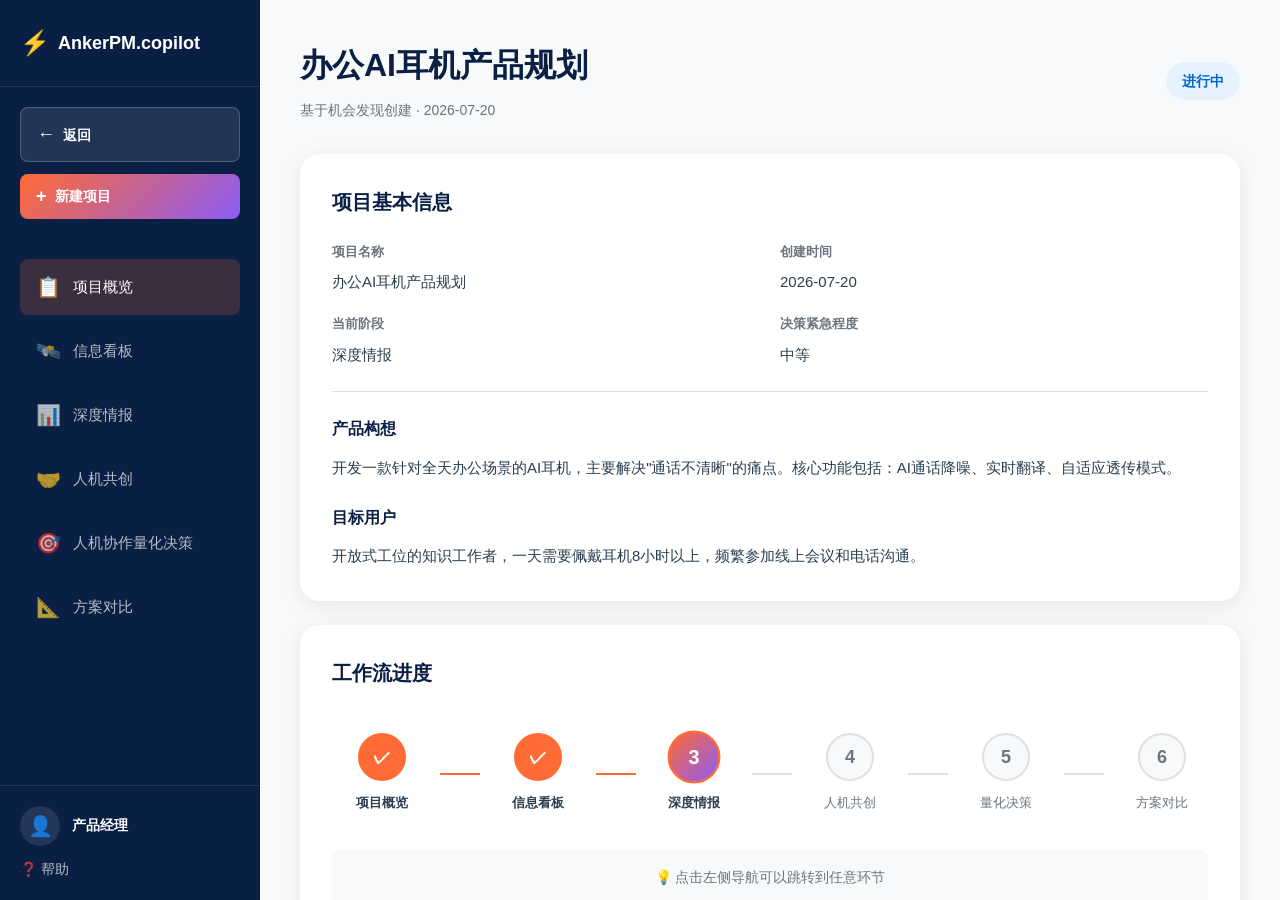
==== project-detail.html @ 06da0d98 "feat: 更新首页内容并添加项目详情页面 - 🎨 更新首页：修改主要功能介绍，添加技术实现方案表格 - ✨ 新增项目详情页面：包含项目概览和6个工作流页面框架 - 🔧 修复跳转功能：新建项目、机会发" ====
<!DOCTYPE html>
<html lang="zh-CN">
<head>
    <meta charset="UTF-8">
    <meta name="viewport" content="width=device-width, initial-scale=1.0">
    <title>项目详情 - AnkerPM.copilot</title>
    <link rel="stylesheet" href="css/style.css">
    <link rel="stylesheet" href="css/workspace.css">
    <link rel="stylesheet" href="css/project.css">
</head>
<body>
    <div class="workspace-container">
        <!-- 左侧边栏 -->
        <aside class="sidebar">
            <div class="sidebar-header">
                <a href="index.html" class="sidebar-logo">
                    <span class="logo-icon">⚡</span>
                    <span class="logo-text">AnkerPM.copilot</span>
                </a>
            </div>
            
            <div class="sidebar-actions">
                <a href="workspace.html" class="sidebar-btn back-btn">
                    <span class="btn-icon">←</span>
                    <span>返回</span>
                </a>
                <button class="sidebar-btn new-project-btn" onclick="alert('新建项目功能')">
                    <span class="btn-icon">+</span>
                    <span>新建项目</span>
                </button>
            </div>

            <nav class="sidebar-nav">
                <a href="#overview" class="nav-item active" data-page="overview">
                    <span class="nav-icon">📋</span>
                    <span class="nav-text">项目概览</span>
                </a>
                <a href="#dashboard" class="nav-item" data-page="dashboard">
                    <span class="nav-icon">🛰️</span>
                    <span class="nav-text">信息看板</span>
                </a>
                <a href="#insight" class="nav-item" data-page="insight">
                    <span class="nav-icon">📊</span>
                    <span class="nav-text">深度情报</span>
                </a>
                <a href="#cocreation" class="nav-item" data-page="cocreation">
                    <span class="nav-icon">🤝</span>
                    <span class="nav-text">人机共创</span>
                </a>
                <a href="#decision" class="nav-item" data-page="decision">
                    <span class="nav-icon">🎯</span>
                    <span class="nav-text">人机协作量化决策</span>
                </a>
                <a href="#proposal" class="nav-item" data-page="proposal">
                    <span class="nav-icon">📐</span>
                    <span class="nav-text">方案对比</span>
                </a>
            </nav>

            <div class="sidebar-footer">
                <div class="user-info">
                    <div class="user-avatar">👤</div>
                    <div class="user-name">产品经理</div>
                </div>
                <a href="#help" class="help-link">❓ 帮助</a>
            </div>
        </aside>

        <!-- 主内容区 -->
        <main class="main-content">
            <!-- 项目概览页面 -->
            <div id="overview-page" class="page active">
                <div class="page-header">
                    <div>
                        <h1 class="page-title">办公AI耳机产品规划</h1>
                        <p class="page-subtitle">基于机会发现创建 · 2026-07-20</p>
                    </div>
                    <div class="status-badge active-badge">进行中</div>
                </div>

                <!-- 项目基本信息 -->
                <div class="info-card">
                    <h3 class="card-title">项目基本信息</h3>
                    <div class="info-grid">
                        <div class="info-item">
                            <span class="info-label">项目名称</span>
                            <span class="info-value">办公AI耳机产品规划</span>
                        </div>
                        <div class="info-item">
                            <span class="info-label">创建时间</span>
                            <span class="info-value">2026-07-20</span>
                        </div>
                        <div class="info-item">
                            <span class="info-label">当前阶段</span>
                            <span class="info-value">深度情报</span>
                        </div>
                        <div class="info-item">
                            <span class="info-label">决策紧急程度</span>
                            <span class="info-value">中等</span>
                        </div>
                    </div>
                    
                    <div class="info-section">
                        <h4>产品构想</h4>
                        <p>开发一款针对全天办公场景的AI耳机，主要解决"通话不清晰"的痛点。核心功能包括：AI通话降噪、实时翻译、自适应透传模式。</p>
                    </div>

                    <div class="info-section">
                        <h4>目标用户</h4>
                        <p>开放式工位的知识工作者，一天需要佩戴耳机8小时以上，频繁参加线上会议和电话沟通。</p>
                    </div>
                </div>

                <!-- 工作流进度 -->
                <div class="workflow-progress-card">
                    <h3 class="card-title">工作流进度</h3>
                    <div class="progress-steps">
                        <div class="progress-step completed">
                            <div class="step-circle">✓</div>
                            <div class="step-label">项目概览</div>
                        </div>
                        <div class="progress-line completed"></div>
                        <div class="progress-step completed">
                            <div class="step-circle">✓</div>
                            <div class="step-label">信息看板</div>
                        </div>
                        <div class="progress-line completed"></div>
                        <div class="progress-step active">
                            <div class="step-circle">3</div>
                            <div class="step-label">深度情报</div>
                        </div>
                        <div class="progress-line"></div>
                        <div class="progress-step">
                            <div class="step-circle">4</div>
                            <div class="step-label">人机共创</div>
                        </div>
                        <div class="progress-line"></div>
                        <div class="progress-step">
                            <div class="step-circle">5</div>
                            <div class="step-label">量化决策</div>
                        </div>
                        <div class="progress-line"></div>
                        <div class="progress-step">
                            <div class="step-circle">6</div>
                            <div class="step-label">方案对比</div>
                        </div>
                    </div>
                    <p class="progress-tip">💡 点击左侧导航可以跳转到任意环节</p>
                </div>

                <!-- 快速操作 -->
                <div class="quick-actions">
                    <h3 class="card-title">快速操作</h3>
                    <div class="action-buttons">
                        <button class="action-btn" onclick="switchPage('dashboard')">
                            <span class="action-icon">🛰️</span>
                            <span>查看信息看板</span>
                        </button>
                        <button class="action-btn" onclick="switchPage('insight')">
                            <span class="action-icon">📊</span>
                            <span>查看深度情报</span>
                        </button>
                        <button class="action-btn" onclick="switchPage('decision')">
                            <span class="action-icon">🎯</span>
                            <span>开始量化决策</span>
                        </button>
                        <button class="action-btn" onclick="switchPage('proposal')">
                            <span class="action-icon">📐</span>
                            <span>生成方案对比</span>
                        </button>
                    </div>
                </div>
            </div>

            <!-- 其他页面（信息看板、深度情报等）-->
            <div id="dashboard-page" class="page">
                <div class="page-header">
                    <h1 class="page-title">信息看板</h1>
                </div>
                <div class="placeholder-content">
                    <div class="placeholder-icon">🛰️</div>
                    <h3>信息看板功能开发中</h3>
                    <p>完整版将展示数据采集进度、AI初步分析和机会发现</p>
                </div>
            </div>

            <div id="insight-page" class="page">
                <div class="page-header">
                    <h1 class="page-title">深度情报</h1>
                </div>
                <div class="placeholder-content">
                    <div class="placeholder-icon">📊</div>
                    <h3>深度情报功能开发中</h3>
                    <p>完整版将展示VOC分析、技术资产盘点和竞品功能矩阵</p>
                </div>
            </div>

            <div id="cocreation-page" class="page">
                <div class="page-header">
                    <h1 class="page-title">人机共创</h1>
                </div>
                <div class="placeholder-content">
                    <div class="placeholder-icon">🤝</div>
                    <h3>人机共创功能开发中</h3>
                    <p>完整版将提供需求澄清、红队压测、用户替身访谈和专家评审</p>
                </div>
            </div>

            <div id="decision-page" class="page">
                <div class="page-header">
                    <h1 class="page-title">人机协作量化决策</h1>
                </div>
                <div class="placeholder-content">
                    <div class="placeholder-icon">🎯</div>
                    <h3>量化决策功能开发中</h3>
                    <p>完整版将提供五维评分、权重调整和融合分析</p>
                </div>
            </div>

            <div id="proposal-page" class="page">
                <div class="page-header">
                    <h1 class="page-title">方案对比</h1>
                </div>
                <div class="placeholder-content">
                    <div class="placeholder-icon">📐</div>
                    <h3>方案对比功能开发中</h3>
                    <p>完整版将生成三套方案并提供对比分析和文档输出</p>
                </div>
            </div>
        </main>
    </div>

    <script src="js/main.js"></script>
    <script src="js/project.js"></script>
</body>
</html>
---- css/style.css ----
/* ============================================
   AnkerPM.copilot - 主样式文件
   ============================================ */

/* 基础变量 */
:root {
    --primary-color: #FF6B35;
    --secondary-color: #8B5CF6;
    --dark-color: #0A1F44;
    --text-dark: #2c3e50;
    --text-light: #6c757d;
    --bg-light: #f8f9fa;
    --bg-white: #ffffff;
    --border-color: #e0e0e0;
    --shadow: 0 4px 20px rgba(0, 0, 0, 0.08);
    --shadow-hover: 0 8px 30px rgba(0, 0, 0, 0.12);
    --gradient-primary: linear-gradient(135deg, #FF6B35 0%, #8B5CF6 100%);
    --gradient-dark: linear-gradient(135deg, #0A1F44 0%, #1B6EF3 100%);
    --radius: 12px;
    --radius-lg: 20px;
}

/* 重置样式 */
* {
    margin: 0;
    padding: 0;
    box-sizing: border-box;
}

body {
    font-family: -apple-system, BlinkMacSystemFont, 'Segoe UI', 'PingFang SC', 'Hiragino Sans GB', 'Microsoft YaHei', sans-serif;
    line-height: 1.6;
    color: var(--text-dark);
    background: var(--bg-white);
}

.container {
    max-width: 1200px;
    margin: 0 auto;
    padding: 0 24px;
}

/* 导航栏 */
.navbar {
    position: fixed;
    top: 0;
    left: 0;
    right: 0;
    background: rgba(255, 255, 255, 0.95);
    backdrop-filter: blur(10px);
    border-bottom: 1px solid var(--border-color);
    z-index: 1000;
    padding: 16px 0;
}

.nav-container {
    max-width: 1200px;
    margin: 0 auto;
    padding: 0 24px;
    display: flex;
    align-items: center;
    justify-content: space-between;
}

.nav-logo {
    display: flex;
    align-items: center;
    gap: 8px;
    font-size: 20px;
    font-weight: 700;
    color: var(--dark-color);
}

.logo-icon {
    font-size: 24px;
}

.nav-menu {
    display: flex;
    gap: 32px;
}

.nav-link {
    color: var(--text-light);
    text-decoration: none;
    font-size: 15px;
    transition: color 0.3s;
}

.nav-link:hover {
    color: var(--primary-color);
}

/* 按钮样式 */
.btn-primary {
    padding: 10px 24px;
    background: var(--gradient-primary);
    color: white;
    border: none;
    border-radius: var(--radius);
    font-size: 15px;
    font-weight: 600;
    text-decoration: none;
    cursor: pointer;
    transition: transform 0.3s, box-shadow 0.3s;
    display: inline-block;
}

.btn-primary:hover {
    transform: translateY(-2px);
    box-shadow: 0 8px 20px rgba(255, 107, 53, 0.3);
}

.btn-hero {
    padding: 16px 40px;
    background: var(--gradient-primary);
    color: white;
    border: none;
    border-radius: var(--radius);
    font-size: 18px;
    font-weight: 600;
    text-decoration: none;
    cursor: pointer;
    transition: transform 0.3s, box-shadow 0.3s;
    display: inline-block;
}

.btn-hero:hover {
    transform: translateY(-3px);
    box-shadow: 0 12px 30px rgba(255, 107, 53, 0.4);
}

.btn-secondary {
    padding: 16px 40px;
    background: transparent;
    color: var(--dark-color);
    border: 2px solid var(--dark-color);
    border-radius: var(--radius);
    font-size: 18px;
    font-weight: 600;
    text-decoration: none;
    cursor: pointer;
    transition: all 0.3s;
    display: inline-block;
}

.btn-secondary:hover {
    background: var(--dark-color);
    color: white;
}

/* Hero 区域 */
.hero {
    padding: 160px 0 120px;
    background: var(--gradient-dark);
    color: white;
    margin-top: 72px;
}

.hero-content {
    text-align: center;
    max-width: 800px;
    margin: 0 auto;
}

.hero-badge {
    display: inline-block;
    padding: 8px 20px;
    background: rgba(255, 255, 255, 0.15);
    border: 1px solid rgba(255, 255, 255, 0.3);
    border-radius: 50px;
    font-size: 14px;
    margin-bottom: 24px;
    letter-spacing: 0.5px;
}

.hero-title {
    font-size: 56px;
    font-weight: 800;
    line-height: 1.2;
    margin-bottom: 24px;
    background: linear-gradient(to right, #ffffff, #e0e7ff);
    -webkit-background-clip: text;
    -webkit-text-fill-color: transparent;
    background-clip: text;
}

.hero-subtitle {
    font-size: 20px;
    line-height: 1.8;
    color: #cfe0ff;
    margin-bottom: 40px;
}

.hero-cta {
    display: flex;
    gap: 20px;
    justify-content: center;
}

/* 功能区域 */
.features {
    padding: 100px 0;
    background: var(--bg-white);
}

.section-title {
    text-align: center;
    font-size: 40px;
    font-weight: 700;
    color: var(--dark-color);
    margin-bottom: 60px;
}

.features-grid {
    display: grid;
    grid-template-columns: repeat(3, 1fr);
    gap: 32px;
}

.feature-card {
    background: white;
    padding: 40px 32px;
    border-radius: var(--radius-lg);
    border: 2px solid var(--border-color);
    transition: all 0.3s;
}

.feature-card:hover {
    transform: translateY(-8px);
    box-shadow: var(--shadow-hover);
    border-color: var(--primary-color);
}

.feature-icon {
    font-size: 48px;
    margin-bottom: 20px;
}

.feature-title {
    font-size: 22px;
    font-weight: 700;
    color: var(--dark-color);
    margin-bottom: 12px;
}

.feature-desc {
    font-size: 16px;
    color: var(--text-light);
    line-height: 1.8;
}

/* 技术方案区域 */
.tech-section {
    padding: 100px 0;
    background: var(--bg-light);
}

.workflow {
    display: flex;
    flex-direction: column;
    gap: 32px;
}

.workflow-loop {
    background: white;
    border-radius: var(--radius-lg);
    padding: 32px;
    box-shadow: var(--shadow);
}

.outer-loop {
    border-left: 4px solid #1B6EF3;
}

.inner-loop {
    border-left: 4px solid #FFB020;
}

.loop-header {
    margin-bottom: 24px;
}

.loop-badge {
    display: inline-block;
    padding: 4px 12px;
    background: #1B6EF3;
    color: white;
    border-radius: 50px;
    font-size: 12px;
    font-weight: 700;
    margin-bottom: 12px;
}

.loop-badge.amber {
    background: #FFB020;
}

.loop-header h3 {
    font-size: 20px;
    color: var(--dark-color);
}

.workflow-steps {
    display: flex;
    align-items: center;
    gap: 16px;
    flex-wrap: wrap;
}

.step {
    flex: 1;
    min-width: 180px;
    background: var(--bg-light);
    padding: 20px;
    border-radius: var(--radius);
}

.step-number {
    display: inline-block;
    padding: 4px 10px;
    background: var(--gradient-primary);
    color: white;
    border-radius: 6px;
    font-size: 12px;
    font-weight: 700;
    margin-bottom: 8px;
}

.step-content h4 {
    font-size: 16px;
    color: var(--dark-color);
    margin-bottom: 4px;
}

.step-content p {
    font-size: 13px;
    color: var(--text-light);
}

.step-arrow {
    font-size: 20px;
    color: var(--text-light);
}

/* 案例区域 */
.cases-section {
    padding: 100px 0;
    background: white;
}

.case-card {
    background: var(--bg-light);
    border-radius: var(--radius-lg);
    padding: 48px;
    box-shadow: var(--shadow);
}

.case-content h3 {
    font-size: 28px;
    color: var(--dark-color);
    margin-bottom: 32px;
}

.case-stats {
    display: flex;
    gap: 48px;
    margin-bottom: 32px;
}

.stat {
    text-align: center;
}

.stat-value {
    font-size: 48px;
    font-weight: 800;
    background: var(--gradient-primary);
    -webkit-background-clip: text;
    -webkit-text-fill-color: transparent;
    background-clip: text;
}

.stat-label {
    font-size: 14px;
    color: var(--text-light);
    margin-top: 8px;
}

.case-insights h4 {
    font-size: 18px;
    color: var(--dark-color);
    margin-bottom: 16px;
}

.case-insights ul {
    list-style: none;
}

.case-insights li {
    font-size: 16px;
    color: var(--text-dark);
    padding: 12px 0;
    border-bottom: 1px solid var(--border-color);
}

.case-insights li:last-child {
    border-bottom: none;
}

.case-insights strong {
    color: var(--primary-color);
}

/* 团队区域 */
.team-section {
    padding: 100px 0;
    background: var(--bg-light);
}

.team-info {
    text-align: center;
    max-width: 700px;
    margin: 0 auto;
}

.team-desc {
    font-size: 18px;
    line-height: 1.8;
    color: var(--text-dark);
    margin-bottom: 32px;
}

.team-links {
    display: flex;
    gap: 20px;
    justify-content: center;
}

.team-link {
    display: flex;
    align-items: center;
    gap: 8px;
    padding: 12px 24px;
    background: white;
    color: var(--dark-color);
    text-decoration: none;
    border-radius: var(--radius);
    font-weight: 600;
    transition: all 0.3s;
    box-shadow: var(--shadow);
}

.team-link:hover {
    transform: translateY(-4px);
    box-shadow: var(--shadow-hover);
}

/* 页脚 */
.footer {
    padding: 40px 0;
    background: var(--dark-color);
    color: white;
    text-align: center;
}

.footer p {
    font-size: 14px;
    opacity: 0.8;
}

/* 响应式设计 */
@media (max-width: 768px) {
    .nav-menu {
        display: none;
    }
    
    .hero-title {
        font-size: 36px;
    }
    
    .hero-subtitle {
        font-size: 16px;
    }
    
    .features-grid {
        grid-template-columns: 1fr;
    }
    
    .workflow-steps {
        flex-direction: column;
    }
    
    .step-arrow {
        transform: rotate(90deg);
    }
    
    .case-stats {
        flex-direction: column;
        gap: 24px;
    }
    
    .team-links {
        flex-direction: column;
    }
}

/* 功能卡片新增样式 */
.feature-pain {
    font-size: 14px;
    color: var(--text-dark);
    line-height: 1.6;
    margin-bottom: 12px;
}

.feature-pain strong {
    color: var(--primary-color);
}

.feature-solution {
    font-size: 14px;
    color: var(--text-light);
    line-height: 1.6;
}

.feature-solution strong {
    color: var(--secondary-color);
}

/* 技术方案表格 */
.tech-table-wrapper {
    background: white;
    border-radius: var(--radius-lg);
    padding: 32px;
    box-shadow: var(--shadow);
    margin-bottom: 32px;
    overflow-x: auto;
}

.tech-table {
    width: 100%;
    border-collapse: collapse;
}

.tech-table th,
.tech-table td {
    padding: 16px;
    text-align: left;
    border-bottom: 1px solid var(--border-color);
}

.tech-table thead th {
    background: var(--bg-light);
    color: var(--dark-color);
    font-weight: 700;
    font-size: 14px;
}

.tech-table tbody td {
    font-size: 14px;
    color: var(--text-dark);
}

.tech-table tbody tr:last-child td {
    border-bottom: none;
}

.tech-table tbody tr:hover {
    background: var(--bg-light);
}

/* 技术亮点 */
.tech-highlights {
    display: grid;
    grid-template-columns: repeat(3, 1fr);
    gap: 24px;
}

.highlight-card {
    background: white;
    padding: 24px;
    border-radius: var(--radius);
    box-shadow: var(--shadow);
}

.highlight-card h4 {
    font-size: 18px;
    color: var(--dark-color);
    margin-bottom: 16px;
}

.highlight-card p {
    font-size: 14px;
    color: var(--text-dark);
    line-height: 1.6;
    margin-bottom: 8px;
}

.highlight-card p:last-child {
    margin-bottom: 0;
}

.highlight-card strong {
    color: var(--primary-color);
}

/* 功能网格调整 */
.features-grid {
    display: grid;
    grid-template-columns: repeat(2, 1fr);
    gap: 32px;
}

@media (max-width: 768px) {
    .features-grid {
        grid-template-columns: 1fr;
    }
    
    .tech-highlights {
        grid-template-columns: 1fr;
    }
}
---- css/workspace.css ----
/* ============================================
   工作台页面样式
   ============================================ */

.workspace-container {
    display: flex;
    height: 100vh;
    overflow: hidden;
}

/* 侧边栏 */
.sidebar {
    width: 260px;
    background: var(--dark-color);
    color: white;
    display: flex;
    flex-direction: column;
    height: 100vh;
    overflow-y: auto;
}

.sidebar-header {
    padding: 24px 20px;
    border-bottom: 1px solid rgba(255, 255, 255, 0.1);
}

.sidebar-logo {
    display: flex;
    align-items: center;
    gap: 8px;
    color: white;
    text-decoration: none;
    font-size: 18px;
    font-weight: 700;
}

.sidebar-actions {
    padding: 20px;
    display: flex;
    flex-direction: column;
    gap: 12px;
}

.sidebar-btn {
    padding: 12px 16px;
    background: rgba(255, 255, 255, 0.1);
    border: 1px solid rgba(255, 255, 255, 0.2);
    color: white;
    border-radius: 8px;
    font-size: 14px;
    font-weight: 600;
    cursor: pointer;
    display: flex;
    align-items: center;
    gap: 8px;
    transition: all 0.3s;
    text-decoration: none;
}

.sidebar-btn:hover {
    background: rgba(255, 255, 255, 0.15);
}

.new-project-btn {
    background: var(--gradient-primary);
    border: none;
}

.new-project-btn:hover {
    transform: translateY(-2px);
    box-shadow: 0 4px 12px rgba(255, 107, 53, 0.3);
}

.btn-icon {
    font-size: 18px;
}

.sidebar-nav {
    padding: 20px;
    flex: 1;
}

.nav-item {
    display: flex;
    align-items: center;
    gap: 12px;
    padding: 12px 16px;
    color: rgba(255, 255, 255, 0.7);
    text-decoration: none;
    border-radius: 8px;
    margin-bottom: 8px;
    transition: all 0.3s;
}

.nav-item:hover {
    background: rgba(255, 255, 255, 0.1);
    color: white;
}

.nav-item.active {
    background: rgba(255, 107, 53, 0.2);
    color: white;
}

.nav-icon {
    font-size: 20px;
}

.nav-text {
    font-size: 15px;
    font-weight: 500;
}

.sidebar-filter {
    padding: 20px;
    border-top: 1px solid rgba(255, 255, 255, 0.1);
}

.filter-title {
    font-size: 13px;
    color: rgba(255, 255, 255, 0.6);
    margin-bottom: 12px;
    font-weight: 600;
}

.filter-item {
    padding: 8px 12px;
    color: rgba(255, 255, 255, 0.7);
    font-size: 14px;
    display: flex;
    justify-content: space-between;
    align-items: center;
    margin-bottom: 4px;
    cursor: pointer;
    border-radius: 6px;
    transition: all 0.3s;
}

.filter-item:hover {
    background: rgba(255, 255, 255, 0.1);
    color: white;
}

.badge {
    background: rgba(255, 255, 255, 0.2);
    padding: 2px 8px;
    border-radius: 10px;
    font-size: 12px;
}

.sidebar-footer {
    padding: 20px;
    border-top: 1px solid rgba(255, 255, 255, 0.1);
}

.user-info {
    display: flex;
    align-items: center;
    gap: 12px;
    margin-bottom: 12px;
}

.user-avatar {
    width: 40px;
    height: 40px;
    background: rgba(255, 255, 255, 0.1);
    border-radius: 50%;
    display: flex;
    align-items: center;
    justify-content: center;
    font-size: 20px;
}

.user-name {
    font-size: 14px;
    font-weight: 600;
}

.help-link {
    color: rgba(255, 255, 255, 0.7);
    text-decoration: none;
    font-size: 14px;
    display: flex;
    align-items: center;
    gap: 6px;
}

.help-link:hover {
    color: white;
}

/* 主内容区 */
.main-content {
    flex: 1;
    overflow-y: auto;
    background: var(--bg-light);
    padding: 40px;
}

.page {
    display: none;
}

.page.active {
    display: block;
}

.page-header {
    display: flex;
    justify-content: space-between;
    align-items: center;
    margin-bottom: 32px;
}

.page-title {
    font-size: 32px;
    font-weight: 700;
    color: var(--dark-color);
}

.page-actions {
    display: flex;
    gap: 12px;
}

.btn-icon-text {
    padding: 10px 20px;
    background: white;
    border: 1px solid var(--border-color);
    border-radius: 8px;
    font-size: 14px;
    cursor: pointer;
    display: flex;
    align-items: center;
    gap: 6px;
    transition: all 0.3s;
}

.btn-icon-text:hover {
    border-color: var(--primary-color);
    color: var(--primary-color);
}

.info-banner {
    background: #e6f3ff;
    border: 1px solid #b3d9ff;
    border-radius: 8px;
    padding: 16px 20px;
    margin-bottom: 32px;
    color: #0066cc;
    font-size: 15px;
}

/* 机会列表 */
.opportunities-list {
    display: flex;
    flex-direction: column;
    gap: 24px;
}

.opportunity-card {
    background: white;
    border-radius: var(--radius-lg);
    padding: 32px;
    box-shadow: var(--shadow);
    transition: all 0.3s;
}

.opportunity-card:hover {
    box-shadow: var(--shadow-hover);
}

.card-header {
    display: flex;
    align-items: center;
    gap: 16px;
    margin-bottom: 16px;
}

.rank-badge {
    font-size: 32px;
}

.card-title {
    flex: 1;
    font-size: 24px;
    font-weight: 700;
    color: var(--dark-color);
}

.score-badge {
    padding: 8px 16px;
    background: var(--gradient-primary);
    color: white;
    border-radius: 8px;
    font-size: 18px;
    font-weight: 700;
}

.card-desc {
    font-size: 16px;
    color: var(--text-dark);
    margin-bottom: 20px;
    line-height: 1.6;
}

.card-insights {
    background: var(--bg-light);
    border-radius: 8px;
    padding: 20px;
    margin-bottom: 20px;
}

.insight-title {
    font-size: 15px;
    font-weight: 600;
    color: var(--dark-color);
    margin-bottom: 12px;
}

.insight-list {
    list-style: none;
}

.insight-list li {
    padding: 8px 0;
    color: var(--text-dark);
    font-size: 14px;
    line-height: 1.6;
    border-bottom: 1px solid var(--border-color);
}

.insight-list li:last-child {
    border-bottom: none;
}

.card-scores {
    display: flex;
    gap: 24px;
    margin-bottom: 24px;
    padding: 16px 0;
    border-top: 1px solid var(--border-color);
    border-bottom: 1px solid var(--border-color);
}

.score-item {
    font-size: 14px;
    color: var(--text-light);
}

.score-item strong {
    color: var(--primary-color);
    font-weight: 700;
}

.card-actions {
    display: flex;
    gap: 12px;
}

.btn-secondary-small {
    padding: 10px 20px;
    background: transparent;
    border: 2px solid var(--dark-color);
    color: var(--dark-color);
    border-radius: 8px;
    font-size: 14px;
    font-weight: 600;
    cursor: pointer;
    transition: all 0.3s;
}

.btn-secondary-small:hover {
    background: var(--dark-color);
    color: white;
}

.btn-primary-small {
    padding: 10px 20px;
    background: var(--gradient-primary);
    border: none;
    color: white;
    border-radius: 8px;
    font-size: 14px;
    font-weight: 600;
    cursor: pointer;
    transition: all 0.3s;
}

.btn-primary-small:hover {
    transform: translateY(-2px);
    box-shadow: 0 4px 12px rgba(255, 107, 53, 0.3);
}

/* 项目列表 */
.projects-grid {
    display: grid;
    grid-template-columns: repeat(auto-fill, minmax(350px, 1fr));
    gap: 24px;
}

.project-card {
    background: white;
    border-radius: var(--radius-lg);
    padding: 24px;
    box-shadow: var(--shadow);
    cursor: pointer;
    transition: all 0.3s;
    position: relative;
}

.project-card:hover {
    transform: translateY(-4px);
    box-shadow: var(--shadow-hover);
}

.project-status {
    position: absolute;
    top: 20px;
    right: 20px;
    padding: 4px 12px;
    background: #e6f3ff;
    color: #0066cc;
    border-radius: 12px;
    font-size: 12px;
    font-weight: 600;
}

.project-title {
    font-size: 20px;
    font-weight: 700;
    color: var(--dark-color);
    margin-bottom: 12px;
}

.project-desc {
    font-size: 14px;
    color: var(--text-light);
    line-height: 1.6;
    margin-bottom: 20px;
}

.project-meta {
    display: flex;
    gap: 24px;
    margin-bottom: 16px;
    padding-bottom: 16px;
    border-bottom: 1px solid var(--border-color);
}

.meta-item {
    display: flex;
    flex-direction: column;
    gap: 4px;
}

.meta-label {
    font-size: 12px;
    color: var(--text-light);
}

.meta-value {
    font-size: 14px;
    color: var(--text-dark);
    font-weight: 600;
}

.project-progress {
    display: flex;
    align-items: center;
    gap: 12px;
}

.progress-bar {
    flex: 1;
    height: 8px;
    background: var(--bg-light);
    border-radius: 4px;
    overflow: hidden;
}

.progress-fill {
    height: 100%;
    background: var(--gradient-primary);
    border-radius: 4px;
    transition: width 0.3s;
}

.progress-text {
    font-size: 12px;
    color: var(--text-light);
    font-weight: 600;
}

.empty-state {
    display: flex;
    flex-direction: column;
    align-items: center;
    justify-content: center;
    min-height: 200px;
    border: 2px dashed var(--border-color);
    background: var(--bg-light);
}

.empty-icon {
    font-size: 48px;
    color: var(--text-light);
    margin-bottom: 12px;
}

.empty-text {
    font-size: 16px;
    color: var(--text-light);
}

/* 模态框 */
.modal {
    display: none;
    position: fixed;
    top: 0;
    left: 0;
    right: 0;
    bottom: 0;
    background: rgba(0, 0, 0, 0.5);
    z-index: 2000;
    align-items: center;
    justify-content: center;
}

.modal.active {
    display: flex;
}

.modal-content {
    background: white;
    border-radius: var(--radius-lg);
    width: 90%;
    max-width: 700px;
    max-height: 90vh;
    overflow-y: auto;
    box-shadow: 0 20px 60px rgba(0, 0, 0, 0.3);
}

.modal-header {
    padding: 24px 32px;
    border-bottom: 1px solid var(--border-color);
    display: flex;
    justify-content: space-between;
    align-items: center;
}

.modal-header h2 {
    font-size: 24px;
    color: var(--dark-color);
}

.modal-close {
    background: none;
    border: none;
    font-size: 32px;
    color: var(--text-light);
    cursor: pointer;
    line-height: 1;
    padding: 0;
    width: 32px;
    height: 32px;
}

.modal-close:hover {
    color: var(--dark-color);
}

.modal-body {
    padding: 32px;
}

.form-group {
    margin-bottom: 24px;
}

.form-group label {
    display: block;
    font-size: 16px;
    font-weight: 600;
    color: var(--dark-color);
    margin-bottom: 12px;
}

.form-textarea {
    width: 100%;
    padding: 16px;
    border: 2px solid var(--border-color);
    border-radius: 8px;
    font-size: 15px;
    font-family: inherit;
    line-height: 1.6;
    resize: vertical;
    transition: border-color 0.3s;
}

.form-textarea:focus {
    outline: none;
    border-color: var(--primary-color);
}

.modal-footer {
    padding: 20px 32px;
    border-top: 1px solid var(--border-color);
    display: flex;
    gap: 12px;
    justify-content: flex-end;
}

/* 响应式 */
@media (max-width: 768px) {
    .workspace-container {
        flex-direction: column;
    }
    
    .sidebar {
        width: 100%;
        height: auto;
    }
    
    .main-content {
        padding: 20px;
    }
    
    .projects-grid {
        grid-template-columns: 1fr;
    }
}
---- css/project.css ----
/* ============================================
   项目详情页面样式
   ============================================ */

.page-subtitle {
    font-size: 14px;
    color: var(--text-light);
    margin-top: 8px;
}

.status-badge {
    padding: 8px 16px;
    border-radius: 20px;
    font-size: 14px;
    font-weight: 600;
}

.active-badge {
    background: #e6f3ff;
    color: #0066cc;
}

/* 信息卡片 */
.info-card {
    background: white;
    border-radius: var(--radius-lg);
    padding: 32px;
    box-shadow: var(--shadow);
    margin-bottom: 24px;
}

.card-title {
    font-size: 20px;
    font-weight: 700;
    color: var(--dark-color);
    margin-bottom: 24px;
}

.info-grid {
    display: grid;
    grid-template-columns: repeat(2, 1fr);
    gap: 20px;
    margin-bottom: 24px;
    padding-bottom: 24px;
    border-bottom: 1px solid var(--border-color);
}

.info-item {
    display: flex;
    flex-direction: column;
    gap: 8px;
}

.info-label {
    font-size: 13px;
    color: var(--text-light);
    font-weight: 600;
}

.info-value {
    font-size: 15px;
    color: var(--text-dark);
}

.info-section {
    margin-bottom: 24px;
}

.info-section:last-child {
    margin-bottom: 0;
}

.info-section h4 {
    font-size: 16px;
    color: var(--dark-color);
    margin-bottom: 12px;
    font-weight: 600;
}

.info-section p {
    font-size: 15px;
    color: var(--text-dark);
    line-height: 1.8;
}

/* 工作流进度 */
.workflow-progress-card {
    background: white;
    border-radius: var(--radius-lg);
    padding: 32px;
    box-shadow: var(--shadow);
    margin-bottom: 24px;
}

.progress-steps {
    display: flex;
    align-items: center;
    margin-bottom: 16px;
    overflow-x: auto;
    padding: 20px 0;
}

.progress-step {
    display: flex;
    flex-direction: column;
    align-items: center;
    gap: 12px;
    min-width: 100px;
}

.step-circle {
    width: 48px;
    height: 48px;
    border-radius: 50%;
    background: var(--bg-light);
    border: 2px solid var(--border-color);
    display: flex;
    align-items: center;
    justify-content: center;
    font-size: 18px;
    font-weight: 700;
    color: var(--text-light);
    transition: all 0.3s;
}

.progress-step.completed .step-circle {
    background: var(--primary-color);
    border-color: var(--primary-color);
    color: white;
}

.progress-step.active .step-circle {
    background: var(--gradient-primary);
    border-color: var(--primary-color);
    color: white;
    transform: scale(1.1);
}

.step-label {
    font-size: 13px;
    color: var(--text-light);
    text-align: center;
}

.progress-step.completed .step-label,
.progress-step.active .step-label {
    color: var(--text-dark);
    font-weight: 600;
}

.progress-line {
    flex: 1;
    height: 2px;
    background: var(--border-color);
    margin: 0 8px;
    min-width: 40px;
}

.progress-line.completed {
    background: var(--primary-color);
}

.progress-tip {
    font-size: 14px;
    color: var(--text-light);
    text-align: center;
    padding: 16px;
    background: var(--bg-light);
    border-radius: 8px;
}

/* 快速操作 */
.quick-actions {
    background: white;
    border-radius: var(--radius-lg);
    padding: 32px;
    box-shadow: var(--shadow);
}

.action-buttons {
    display: grid;
    grid-template-columns: repeat(2, 1fr);
    gap: 16px;
}

.action-btn {
    padding: 20px;
    background: var(--bg-light);
    border: 2px solid var(--border-color);
    border-radius: var(--radius);
    cursor: pointer;
    transition: all 0.3s;
    display: flex;
    align-items: center;
    gap: 12px;
    font-size: 15px;
    font-weight: 600;
    color: var(--dark-color);
}

.action-btn:hover {
    border-color: var(--primary-color);
    background: white;
    transform: translateY(-2px);
    box-shadow: var(--shadow);
}

.action-icon {
    font-size: 24px;
}

/* 占位内容 */
.placeholder-content {
    background: white;
    border-radius: var(--radius-lg);
    padding: 80px 32px;
    text-align: center;
    box-shadow: var(--shadow);
}

.placeholder-icon {
    font-size: 80px;
    margin-bottom: 24px;
    opacity: 0.5;
}

.placeholder-content h3 {
    font-size: 24px;
    color: var(--dark-color);
    margin-bottom: 12px;
}

.placeholder-content p {
    font-size: 16px;
    color: var(--text-light);
}

/* 响应式 */
@media (max-width: 768px) {
    .info-grid {
        grid-template-columns: 1fr;
    }
    
    .action-buttons {
        grid-template-columns: 1fr;
    }
    
    .progress-steps {
        flex-wrap: wrap;
        justify-content: center;
    }
    
    .progress-line {
        display: none;
    }
}
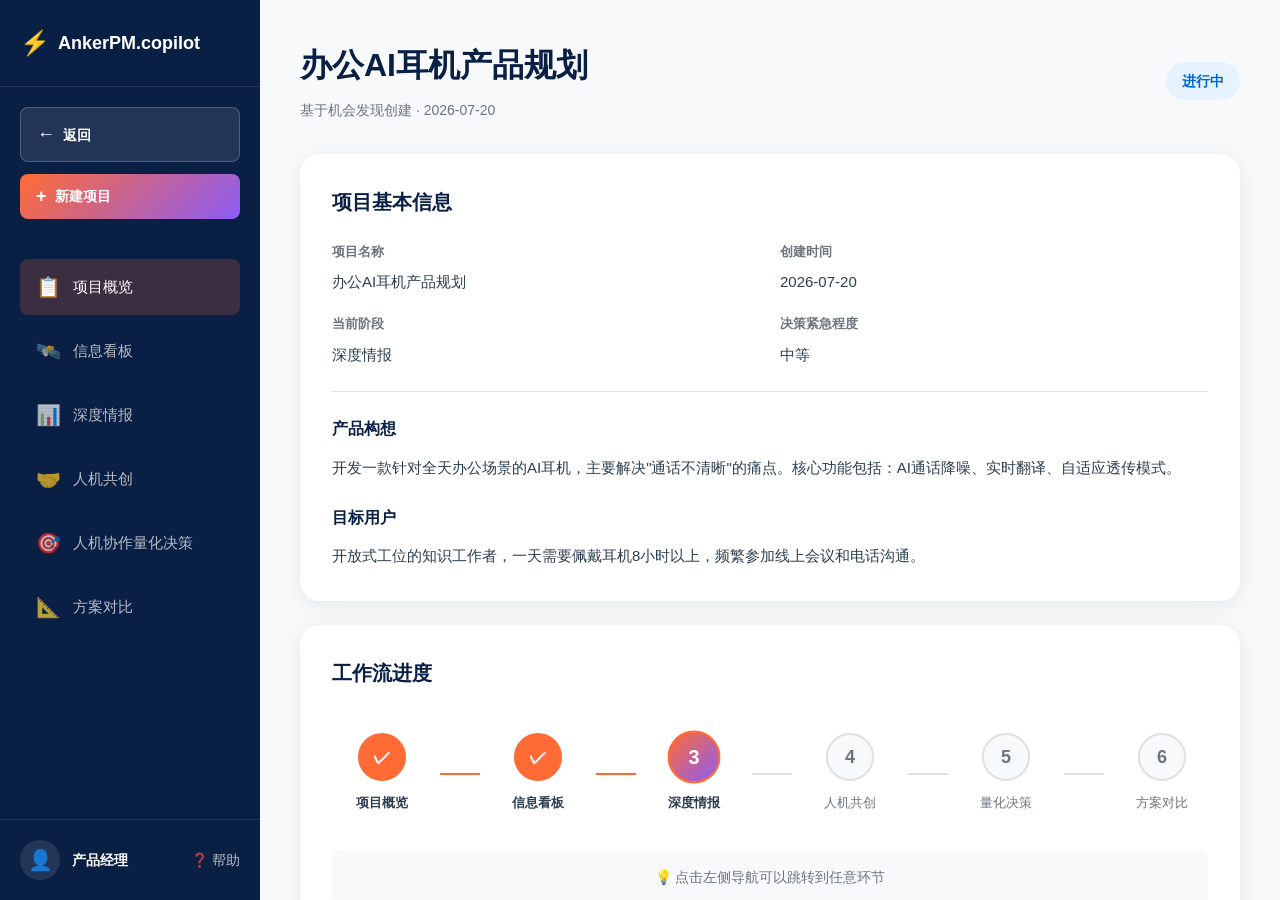
==== commit 94c4fd69: "feat: 重大用户体验优化 - 🎨 侧边栏：用户信息和帮助链接并排显示 - ✨ 新建项目：从弹窗改为独立页面，增加Step 2 AI问答 - 📎 信息看板：新增用户上传资料卡片，支持随时补充 - 🔧" ====
--- a/project-detail.html
+++ b/project-detail.html
@@ -24,7 +24,7 @@
                     <span class="btn-icon">←</span>
                     <span>返回</span>
                 </a>
-                <button class="sidebar-btn new-project-btn" onclick="alert('新建项目功能')">
+                <button class="sidebar-btn new-project-btn" onclick="window.location.href='new-project.html'">
                     <span class="btn-icon">+</span>
                     <span>新建项目</span>
                 </button>
@@ -61,8 +61,8 @@
                 <div class="user-info">
                     <div class="user-avatar">👤</div>
                     <div class="user-name">产品经理</div>
-                </div>
-                <a href="#help" class="help-link">❓ 帮助</a>
+                    <a href="#help" class="help-link">❓ 帮助</a>
+                </div>
             </div>
         </aside>
 
@@ -172,61 +172,1074 @@
                 </div>
             </div>
 
-            <!-- 其他页面（信息看板、深度情报等）-->
+            <!-- 信息看板页面 -->
             <div id="dashboard-page" class="page">
                 <div class="page-header">
                     <h1 class="page-title">信息看板</h1>
-                </div>
-                <div class="placeholder-content">
-                    <div class="placeholder-icon">🛰️</div>
-                    <h3>信息看板功能开发中</h3>
-                    <p>完整版将展示数据采集进度、AI初步分析和机会发现</p>
+                    <div class="page-actions">
+                        <button class="btn-icon-text" onclick="alert('刷新数据采集进度')">
+                            <span>🔄</span> 刷新
+                        </button>
+                    </div>
+                </div>
+
+                <!-- 数据采集进度 -->
+                <div class="section-title">📊 数据采集进度</div>
+                <div class="data-sources">
+                    <div class="source-card">
+                        <div class="source-icon">📱</div>
+                        <h4 class="source-name">社交媒体</h4>
+                        <div class="source-count">已采集 1,234 条</div>
+                        <div class="progress-bar-wrapper">
+                            <div class="progress-bar-fill" style="width: 85%"></div>
+                        </div>
+                        <div class="source-status">进度 85%</div>
+                    </div>
+                    <div class="source-card">
+                        <div class="source-icon">🛒</div>
+                        <h4 class="source-name">电商平台</h4>
+                        <div class="source-count">已采集 856 条</div>
+                        <div class="progress-bar-wrapper">
+                            <div class="progress-bar-fill" style="width: 92%"></div>
+                        </div>
+                        <div class="source-status">进度 92%</div>
+                    </div>
+                    <div class="source-card">
+                        <div class="source-icon">📊</div>
+                        <h4 class="source-name">行业报告</h4>
+                        <div class="source-count">已采集 12 份</div>
+                        <div class="progress-bar-wrapper">
+                            <div class="progress-bar-fill" style="width: 100%"></div>
+                        </div>
+                        <div class="source-status completed">完成</div>
+                    </div>
+                    <div class="source-card upload-card">
+                        <div class="source-icon">📎</div>
+                        <h4 class="source-name">用户上传资料</h4>
+                        <div class="source-count">已上传 3 个文件</div>
+                        <div class="upload-files">
+                            <div class="file-item">
+                                <span class="file-icon">📄</span>
+                                <span class="file-name">产品初稿.pdf</span>
+                            </div>
+                            <div class="file-item">
+                                <span class="file-icon">📊</span>
+                                <span class="file-name">市场调研.xlsx</span>
+                            </div>
+                            <div class="file-item">
+                                <span class="file-icon">🔗</span>
+                                <span class="file-name">飞书文档链接</span>
+                            </div>
+                        </div>
+                        <button class="upload-more-btn" onclick="uploadMoreFiles()">
+                            <span>+</span> 补充上传
+                        </button>
+                    </div>
+                </div>
+
+                <!-- AI 初步分析 -->
+                <div class="section-title">🔍 AI 初步分析</div>
+                
+                <div class="analysis-card collapsible">
+                    <div class="card-header-analysis" onclick="toggleCard(this)">
+                        <h4>📱 社交媒体分析</h4>
+                        <span class="toggle-icon">▼</span>
+                    </div>
+                    <div class="card-content">
+                        <div class="analysis-meta">
+                            <span>采集来源：Twitter (482条)、Reddit (356条)、知乎 (396条)</span>
+                        </div>
+                        <div class="analysis-section">
+                            <h5>🔍 关键发现：</h5>
+                            <ul class="finding-list">
+                                <li>用户对"续航"的提及率增加 45%，成为主要关注点</li>
+                                <li>"快充"相关讨论热度 Top 3，需求强烈</li>
+                                <li>负面评价集中在"发热"问题（152条），需要重点解决</li>
+                                <li>"通话清晰度"抱怨显著增加，办公场景痛点明显</li>
+                            </ul>
+                        </div>
+                        <div class="analysis-section">
+                            <h5>💡 AI 建议：</h5>
+                            <p>建议在新品中强化续航和快充功能，同时重点优化通话降噪算法。发热问题可能影响用户体验，建议在设计阶段充分考虑散热方案。</p>
+                        </div>
+                        <div class="pm-comment-section">
+                            <h5>💬 PM 评论：</h5>
+                            <div class="comment-item">
+                                <div class="comment-author">@张三 PM</div>
+                                <div class="comment-text">续航确实是痛点，但我们的技术能做到多少小时？需要和技术团队确认。通话清晰度是我们的核心竞争力，必须做好。</div>
+                                <div class="comment-time">2小时前</div>
+                            </div>
+                            <div class="ai-fusion">
+                                <div class="fusion-badge">🤖 AI 融合分析</div>
+                                <p>根据供应链数据，目前可实现30小时续航（配合快充15分钟使用4小时）。技术团队的AI降噪算法已迭代到第三代，通话清晰度提升40%。建议将"30小时超长续航+AI通话降噪"作为主要卖点。</p>
+                            </div>
+                        </div>
+                    </div>
+                </div>
+
+                <div class="analysis-card collapsible">
+                    <div class="card-header-analysis" onclick="toggleCard(this)">
+                        <h4>🛒 电商平台分析</h4>
+                        <span class="toggle-icon">▼</span>
+                    </div>
+                    <div class="card-content">
+                        <div class="analysis-meta">
+                            <span>采集来源：京东 (458条)、天猫 (398条)</span>
+                        </div>
+                        <div class="analysis-section">
+                            <h5>🔍 关键发现：</h5>
+                            <ul class="finding-list">
+                                <li>价格敏感度分析：500-800元价格带最受欢迎（占比38%）</li>
+                                <li>高频好评词："佩戴舒适"（342次）、"音质清晰"（298次）</li>
+                                <li>高频差评词："连接不稳定"（156次）、"降噪效果差"（134次）</li>
+                            </ul>
+                        </div>
+                        <div class="analysis-section">
+                            <h5>💡 AI 建议：</h5>
+                            <p>定价建议在599-799元区间，重点宣传佩戴舒适性和音质。连接稳定性和降噪效果是竞品的普遍短板，可作为差异化突破点。</p>
+                        </div>
+                    </div>
+                </div>
+
+                <!-- 综合洞察 -->
+                <div class="section-title">🎯 综合洞察</div>
+                <div class="insight-summary">
+                    <div class="insight-card">
+                        <h4>核心机会点</h4>
+                        <p>市场对"办公场景专用耳机"需求明确但供给不足。用户愿意为"超长续航+通话清晰+舒适佩戴"支付溢价。</p>
+                    </div>
+                    <div class="insight-card">
+                        <h4>关键风险</h4>
+                        <p>价格竞争激烈，需要在性价比和差异化之间找到平衡。技术实现难度较大，需要投入研发资源。</p>
+                    </div>
+                    <div class="insight-card">
+                        <h4>建议行动</h4>
+                        <p>立即启动技术预研，重点攻克AI降噪和续航优化。同时进行用户深度访谈，验证需求假设。</p>
+                    </div>
+                </div>
+
+                <!-- 机会发现 -->
+                <div class="section-title">💡 基于当前数据的机会发现</div>
+                <div class="opportunity-insight">
+                    <div class="opportunity-item">
+                        <div class="opp-icon">🎯</div>
+                        <div class="opp-content">
+                            <h5>机会1：强化"全天办公"场景定位</h5>
+                            <p>数据显示82%的用户有"长时间佩戴"需求，但现有产品续航普遍不足。建议将"30小时续航"作为核心卖点。</p>
+                        </div>
+                    </div>
+                    <div class="opportunity-item">
+                        <div class="opp-icon">🎯</div>
+                        <div class="opp-content">
+                            <h5>机会2：主打"AI通话降噪"技术</h5>
+                            <p>社交媒体上"通话不清"抱怨占比34%，远高于其他痛点。我们的第三代AI降噪算法可形成技术壁垒。</p>
+                        </div>
+                    </div>
+                    <div class="opportunity-item">
+                        <div class="opp-icon">🎯</div>
+                        <div class="opp-content">
+                            <h5>机会3：增加"透传模式"增强体验</h5>
+                            <p>办公场景需要频繁与同事沟通，智能透传模式可以提升用户体验，形成差异化竞争力。</p>
+                        </div>
+                    </div>
                 </div>
             </div>
 
+            <!-- 深度情报页面 -->
             <div id="insight-page" class="page">
                 <div class="page-header">
                     <h1 class="page-title">深度情报</h1>
                 </div>
-                <div class="placeholder-content">
-                    <div class="placeholder-icon">📊</div>
-                    <h3>深度情报功能开发中</h3>
-                    <p>完整版将展示VOC分析、技术资产盘点和竞品功能矩阵</p>
+
+                <!-- VOC 分析 -->
+                <div class="section-title">📢 用户痛点情报（VOC分析）</div>
+                <div class="table-wrapper">
+                    <table class="data-table">
+                        <thead>
+                            <tr>
+                                <th>痛点主题</th>
+                                <th>真实信号</th>
+                                <th>对产品的启示</th>
+                            </tr>
+                        </thead>
+                        <tbody>
+                            <tr>
+                                <td><strong>通话不清晰</strong></td>
+                                <td>社交媒体482次提及，电商差评156条："开会时对方总说听不清"</td>
+                                <td>必须配备顶级AI通话降噪，这是核心卖点</td>
+                            </tr>
+                            <tr>
+                                <td><strong>续航焦虑</strong></td>
+                                <td>用户调研显示76%担心"一天用不完"，平均使用8.5小时/天</td>
+                                <td>至少30小时续航，配合快充技术</td>
+                            </tr>
+                            <tr>
+                                <td><strong>佩戴不适</strong></td>
+                                <td>长时间佩戴后耳朵疼痛（298条反馈），夏天闷热（187条）</td>
+                                <td>人体工学设计，透气材质，重量控制在5g以下</td>
+                            </tr>
+                            <tr>
+                                <td><strong>环境干扰</strong></td>
+                                <td>开放办公室噪音干扰（412次提及），需要频繁摘戴耳机</td>
+                                <td>智能透传模式，自动识别对话场景</td>
+                            </tr>
+                            <tr>
+                                <td><strong>多设备切换</strong></td>
+                                <td>需要在手机/电脑/平板间切换（356条需求）</td>
+                                <td>多设备智能连接，一键切换</td>
+                            </tr>
+                        </tbody>
+                    </table>
+                </div>
+
+                <!-- 技术资产盘点 -->
+                <div class="section-title">🔧 技术资产盘点</div>
+                <div class="asset-cards">
+                    <div class="asset-card">
+                        <div class="asset-icon">📜</div>
+                        <div class="asset-number">741</div>
+                        <div class="asset-label">音频专利</div>
+                        <div class="asset-desc">涵盖降噪、编解码、声学结构等领域</div>
+                    </div>
+                    <div class="asset-card">
+                        <div class="asset-icon">🎧</div>
+                        <div class="asset-number">15+</div>
+                        <div class="asset-label">成熟产品线</div>
+                        <div class="asset-desc">Soundcore 系列累计销量超500万台</div>
+                    </div>
+                    <div class="asset-card">
+                        <div class="asset-icon">🤖</div>
+                        <div class="asset-number">3代</div>
+                        <div class="asset-label">AI 降噪算法</div>
+                        <div class="asset-desc">HearID + AI通话降噪，业界领先</div>
+                    </div>
+                    <div class="asset-card">
+                        <div class="asset-icon">🏭</div>
+                        <div class="asset-number">Top 5</div>
+                        <div class="asset-label">供应链优势</div>
+                        <div class="asset-desc">成本控制能力强，交付周期短</div>
+                    </div>
+                </div>
+
+                <!-- 竞品功能矩阵 -->
+                <div class="section-title">🏆 竞品功能矩阵</div>
+                <div class="table-wrapper">
+                    <table class="comparison-table">
+                        <thead>
+                            <tr>
+                                <th>能力维度</th>
+                                <th>我们的产品</th>
+                                <th>Sony WF-1000XM5</th>
+                                <th>AirPods Pro 2</th>
+                                <th>Bose QC Earbuds II</th>
+                            </tr>
+                        </thead>
+                        <tbody>
+                            <tr>
+                                <td><strong>AI 通话降噪</strong></td>
+                                <td><span class="badge-strong">✓ 第三代算法</span></td>
+                                <td><span class="badge-medium">○ 一般</span></td>
+                                <td><span class="badge-medium">○ 一般</span></td>
+                                <td><span class="badge-weak">✗ 较弱</span></td>
+                            </tr>
+                            <tr>
+                                <td><strong>续航时间</strong></td>
+                                <td><span class="badge-strong">✓ 30小时</span></td>
+                                <td><span class="badge-medium">○ 24小时</span></td>
+                                <td><span class="badge-weak">✗ 6小时</span></td>
+                                <td><span class="badge-weak">✗ 6小时</span></td>
+                            </tr>
+                            <tr>
+                                <td><strong>智能透传</strong></td>
+                                <td><span class="badge-strong">✓ AI自动识别</span></td>
+                                <td><span class="badge-medium">○ 手动切换</span></td>
+                                <td><span class="badge-medium">○ 手动切换</span></td>
+                                <td><span class="badge-weak">✗ 无</span></td>
+                            </tr>
+                            <tr>
+                                <td><strong>佩戴舒适度</strong></td>
+                                <td><span class="badge-medium">○ 5g 轻量化</span></td>
+                                <td><span class="badge-strong">✓ 5.9g</span></td>
+                                <td><span class="badge-strong">✓ 5.3g</span></td>
+                                <td><span class="badge-weak">✗ 6.2g</span></td>
+                            </tr>
+                            <tr>
+                                <td><strong>价格定位</strong></td>
+                                <td><span class="badge-strong">✓ 599-799元</span></td>
+                                <td><span class="badge-weak">✗ 2299元</span></td>
+                                <td><span class="badge-weak">✗ 1899元</span></td>
+                                <td><span class="badge-weak">✗ 2499元</span></td>
+                            </tr>
+                            <tr>
+                                <td><strong>多设备连接</strong></td>
+                                <td><span class="badge-strong">✓ 智能切换</span></td>
+                                <td><span class="badge-medium">○ 支持</span></td>
+                                <td><span class="badge-strong">✓ 无缝切换</span></td>
+                                <td><span class="badge-weak">✗ 不支持</span></td>
+                            </tr>
+                        </tbody>
+                    </table>
+                </div>
+
+                <!-- 竞争优势总结 -->
+                <div class="section-title">💎 竞争优势总结</div>
+                <div class="advantage-summary">
+                    <div class="advantage-item">
+                        <div class="adv-badge strong">核心优势</div>
+                        <h5>AI 通话降噪 + 超长续航</h5>
+                        <p>第三代AI降噪算法业界领先，30小时续航远超竞品。这是我们的核心技术壁垒。</p>
+                    </div>
+                    <div class="advantage-item">
+                        <div class="adv-badge medium">次要优势</div>
+                        <h5>性价比 + 智能透传</h5>
+                        <p>599-799元价格带具有极强竞争力，智能透传模式提升办公场景体验。</p>
+                    </div>
+                    <div class="advantage-item">
+                        <div class="adv-badge weak">待提升</div>
+                        <h5>佩戴舒适度</h5>
+                        <p>需要在工业设计和材质上进一步优化，达到行业顶尖水平。</p>
+                    </div>
                 </div>
             </div>
 
+            <!-- 人机共创页面 -->
             <div id="cocreation-page" class="page">
                 <div class="page-header">
                     <h1 class="page-title">人机共创</h1>
                 </div>
-                <div class="placeholder-content">
-                    <div class="placeholder-icon">🤝</div>
-                    <h3>人机共创功能开发中</h3>
-                    <p>完整版将提供需求澄清、红队压测、用户替身访谈和专家评审</p>
+
+                <!-- 进度指示 -->
+                <div class="cocreation-progress">
+                    <div class="stage-item completed">
+                        <div class="stage-number">✓</div>
+                        <div class="stage-name">需求澄清</div>
+                    </div>
+                    <div class="stage-arrow">→</div>
+                    <div class="stage-item completed">
+                        <div class="stage-number">✓</div>
+                        <div class="stage-name">红队压测</div>
+                    </div>
+                    <div class="stage-arrow">→</div>
+                    <div class="stage-item active">
+                        <div class="stage-number">3</div>
+                        <div class="stage-name">用户替身访谈</div>
+                    </div>
+                    <div class="stage-arrow">→</div>
+                    <div class="stage-item">
+                        <div class="stage-number">4</div>
+                        <div class="stage-name">专家评审</div>
+                    </div>
+                </div>
+
+                <!-- 阶段一：需求澄清（已完成） -->
+                <div class="section-title">🤝 阶段一：需求澄清（已完成）</div>
+                <div class="dialogue-card completed-stage">
+                    <div class="dialogue-item ai">
+                        <div class="dialogue-avatar">🤖</div>
+                        <div class="dialogue-content">
+                            <div class="dialogue-author">共创 Agent</div>
+                            <div class="dialogue-text">在压测之前，我先帮你把需求说清楚。这款耳机最想服务的那一类人是谁？他们在什么场景下最痛？</div>
+                        </div>
+                    </div>
+                    <div class="dialogue-item user">
+                        <div class="dialogue-content">
+                            <div class="dialogue-author">你（PM）</div>
+                            <div class="dialogue-text">核心是开放式工位的知识工作者，一天戴8小时。最痛的场景是开会/打电话时对方听不清我，以及戴着耳机同事叫我听不见。</div>
+                        </div>
+                        <div class="dialogue-avatar">👤</div>
+                    </div>
+                    <div class="dialogue-item ai">
+                        <div class="dialogue-avatar">🤖</div>
+                        <div class="dialogue-content">
+                            <div class="dialogue-author">共创 Agent</div>
+                            <div class="dialogue-text">明白。那对这款产品来说，什么算"成功"？你希望用户用一句话怎么描述它？</div>
+                        </div>
+                    </div>
+                    <div class="dialogue-item user">
+                        <div class="dialogue-content">
+                            <div class="dialogue-author">你（PM）</div>
+                            <div class="dialogue-text">"终于有一款能戴一整天开会的耳机了"——成功的标志是用户愿意从早戴到晚，不会因为通话、续航、舒适度而中途摘下来。</div>
+                        </div>
+                        <div class="dialogue-avatar">👤</div>
+                    </div>
+                </div>
+
+                <!-- 阶段二：红队压测（已完成） -->
+                <div class="section-title">🤺 阶段二：红队压测（已完成）</div>
+                <div class="dialogue-card completed-stage">
+                    <div class="dialogue-item ai challenge">
+                        <div class="dialogue-avatar">⚔️</div>
+                        <div class="dialogue-content">
+                            <div class="dialogue-author">挑战官</div>
+                            <div class="dialogue-text">市场上已经有 AirPods Pro、Sony WF-1000XM5 这些强势产品。你凭什么认为用户会选择你？请证明你的非对称价值。</div>
+                        </div>
+                    </div>
+                    <div class="dialogue-item user">
+                        <div class="dialogue-content">
+                            <div class="dialogue-author">你（PM）</div>
+                            <div class="dialogue-text">差异在场景重构：他们是"通用耳机"，我们是"办公场景专用"。30小时续航 + AI通话降噪 + 智能透传，这个组合他们都没有。而且我们的价格只有他们的1/3。</div>
+                        </div>
+                        <div class="dialogue-avatar">👤</div>
+                    </div>
+                    <div class="dialogue-item ai challenge">
+                        <div class="dialogue-avatar">⚔️</div>
+                        <div class="dialogue-content">
+                            <div class="dialogue-author">挑战官</div>
+                            <div class="dialogue-text">技术壁垒呢？如果你成功了，竞品6个月内就能复制。你的护城河是什么？</div>
+                        </div>
+                    </div>
+                    <div class="dialogue-item user">
+                        <div class="dialogue-content">
+                            <div class="dialogue-author">你（PM）</div>
+                            <div class="dialogue-text">我们有741项音频专利，第三代AI降噪算法是3年研发积累。供应链优势让我们能在保持低价的同时做到30小时续航。这些不是6个月能复制的。</div>
+                        </div>
+                        <div class="dialogue-avatar">👤</div>
+                    </div>
+                </div>
+
+                <!-- 阶段三：用户替身访谈（进行中） -->
+                <div class="section-title">🎭 阶段三：用户替身访谈（进行中）</div>
+                <div class="persona-selection">
+                    <div class="persona-card active">
+                        <div class="persona-avatar">💼</div>
+                        <div class="persona-name">小林</div>
+                        <div class="persona-tag">开放办公族</div>
+                        <div class="persona-desc">28岁产品经理，每天8-10小时在开放办公室，频繁参加线上会议</div>
+                        <button class="persona-btn selected">当前访谈</button>
+                    </div>
+                    <div class="persona-card">
+                        <div class="persona-avatar">🌐</div>
+                        <div class="persona-name">Anna</div>
+                        <div class="persona-tag">跨国商务</div>
+                        <div class="persona-desc">35岁销售总监，经常跨时区会议，需要实时翻译功能</div>
+                        <button class="persona-btn" onclick="alert('切换到 Anna 进行访谈')">切换访谈</button>
+                    </div>
+                    <div class="persona-card">
+                        <div class="persona-avatar">🚇</div>
+                        <div class="persona-name">阿杰</div>
+                        <div class="persona-tag">通勤学生</div>
+                        <div class="persona-desc">22岁大学生，每天地铁通勤2小时，看重性价比</div>
+                        <button class="persona-btn" onclick="alert('切换到阿杰进行访谈')">切换访谈</button>
+                    </div>
+                </div>
+
+                <div class="dialogue-card">
+                    <div class="dialogue-item ai persona">
+                        <div class="dialogue-avatar">💼</div>
+                        <div class="dialogue-content">
+                            <div class="dialogue-author">小林（用户替身）</div>
+                            <div class="dialogue-text">听起来不错，但我最担心的是：又是一款"号称能戴一整天"的耳机。我试过太多了，最后都是中午就没电或者耳朵疼。你们凭什么不一样？</div>
+                        </div>
+                    </div>
+                    <div class="interview-response">
+                        <div class="response-options">
+                            <div class="response-option">
+                                <div class="option-label">回应方向A：</div>
+                                <div class="option-text">强调技术参数（30小时续航，5g轻量化设计）</div>
+                            </div>
+                            <div class="response-option">
+                                <div class="option-label">回应方向B：</div>
+                                <div class="option-text">承认问题并说明我们如何解决（用户测试数据，迭代过程）</div>
+                            </div>
+                            <div class="response-option">
+                                <div class="option-label">回应方向C：</div>
+                                <div class="option-text">反问了解更多（你之前用的是哪些产品？具体哪里让你不满意？）</div>
+                            </div>
+                        </div>
+                        <p class="response-tip">💡 这是一个关键时刻：选择不同的回应方向会影响用户替身的后续反馈。在完整版中，你可以输入自己的回应。</p>
+                    </div>
+                </div>
+
+                <!-- 阶段四：专家评审（待开始） -->
+                <div class="section-title">🎓 阶段四：专家评审（待开始）</div>
+                <div class="expert-preview">
+                    <div class="expert-card">
+                        <div class="expert-avatar">🔊</div>
+                        <div class="expert-info">
+                            <div class="expert-name">声学/算法专家</div>
+                            <div class="expert-desc">评估 AI 降噪算法的技术可行性和竞争力</div>
+                        </div>
+                        <div class="expert-status pending">等待用户替身访谈完成</div>
+                    </div>
+                    <div class="expert-card">
+                        <div class="expert-avatar">👤</div>
+                        <div class="expert-info">
+                            <div class="expert-name">人因工程专家</div>
+                            <div class="expert-desc">评估长时间佩戴的舒适性和健康风险</div>
+                        </div>
+                        <div class="expert-status pending">等待用户替身访谈完成</div>
+                    </div>
+                    <div class="expert-card">
+                        <div class="expert-avatar">🏭</div>
+                        <div class="expert-info">
+                            <div class="expert-name">供应链专家</div>
+                            <div class="expert-desc">评估量产可行性和成本控制能力</div>
+                        </div>
+                        <div class="expert-status pending">等待用户替身访谈完成</div>
+                    </div>
                 </div>
             </div>
 
+            <!-- 人机协作量化决策页面 -->
             <div id="decision-page" class="page">
                 <div class="page-header">
                     <h1 class="page-title">人机协作量化决策</h1>
-                </div>
-                <div class="placeholder-content">
-                    <div class="placeholder-icon">🎯</div>
-                    <h3>量化决策功能开发中</h3>
-                    <p>完整版将提供五维评分、权重调整和融合分析</p>
+                    <button class="btn-primary" onclick="alert('生成方案')">生成方案</button>
+                </div>
+
+                <div class="decision-intro">
+                    <p>基于前面的信息看板、深度情报和人机共创，AI 对该产品 Idea 进行五维评分。你可以调整权重、修改分数、添加评论，AI 会结合你的判断给出融合分析。</p>
+                </div>
+
+                <!-- 维度1：市场吸引力 -->
+                <div class="dimension-card">
+                    <div class="dimension-header" onclick="toggleDimension(this)">
+                        <div class="dimension-left">
+                            <h3>📊 市场吸引力</h3>
+                            <div class="dimension-scores">
+                                <span class="ai-score">AI: 78分</span>
+                                <span class="pm-score">你的判断: <input type="number" class="score-input" value="75" min="0" max="100"></span>
+                            </div>
+                        </div>
+                        <span class="toggle-icon">▼</span>
+                    </div>
+                    <div class="dimension-content">
+                        <div class="scoring-basis">
+                            <h4>AI 评分依据：</h4>
+                            <ul class="basis-list">
+                                <li>市场规模：45亿元 TAM（权重 20%）→ 得分 15.6</li>
+                                <li>市场增长率：35% CAGR（权重 15%）→ 得分 11.7</li>
+                                <li>竞争强度：8家主要竞品，HHI指数中等（权重 15%）→ 得分 11.7</li>
+                                <li>进入壁垒：技术专利741项，品牌已有基础（权重 10%）→ 得分 7.8</li>
+                            </ul>
+                            <div class="total-score">综合得分：78/100</div>
+                        </div>
+
+                        <div class="weight-adjustment">
+                            <h4>🎚️ 调整权重：</h4>
+                            <div class="weight-slider">
+                                <label>市场规模</label>
+                                <input type="range" min="0" max="50" value="20">
+                                <span class="weight-value">20%</span>
+                            </div>
+                            <div class="weight-slider">
+                                <label>市场增长率</label>
+                                <input type="range" min="0" max="50" value="15">
+                                <span class="weight-value">15%</span>
+                            </div>
+                            <div class="weight-slider">
+                                <label>竞争强度</label>
+                                <input type="range" min="0" max="50" value="15">
+                                <span class="weight-value">15%</span>
+                            </div>
+                            <div class="weight-slider">
+                                <label>进入壁垒</label>
+                                <input type="range" min="0" max="50" value="10">
+                                <span class="weight-value">10%</span>
+                            </div>
+                            <button class="btn-secondary-small" onclick="alert('应用权重调整')">应用调整</button>
+                        </div>
+
+                        <div class="pm-comment">
+                            <h4>💬 你的评论：</h4>
+                            <textarea class="comment-input" placeholder="输入你的经验判断和调整理由...">虽然竞争对手有8家，但他们都没有专门针对办公场景。我认为这是一个细分市场机会，AI 可能低估了我们的差异化优势。</textarea>
+                            <button class="btn-primary-small" onclick="alert('提交评论')">提交</button>
+                        </div>
+
+                        <div class="fusion-analysis">
+                            <div class="fusion-badge">🤖 融合分析（结合你的判断）</div>
+                            <div class="fusion-content">
+                                <div class="adjusted-score">修正后得分：<strong>75/100</strong></div>
+                                <p><strong>调整理由：</strong>根据 PM 的行业经验，办公场景细分市场确实被现有竞品忽视。但考虑到市场教育成本和品牌认知建立需要时间，适度下调至75分更为谨慎。建议：初期通过性价比快速占领市场，建立口碑后再提升品牌溢价。</p>
+                            </div>
+                        </div>
+                    </div>
+                </div>
+
+                <!-- 维度2：用户需求强度 -->
+                <div class="dimension-card collapsed">
+                    <div class="dimension-header" onclick="toggleDimension(this)">
+                        <div class="dimension-left">
+                            <h3>👥 用户需求强度</h3>
+                            <div class="dimension-scores">
+                                <span class="ai-score">AI: 82分</span>
+                                <span class="pm-score">你的判断: <input type="number" class="score-input" value="85" min="0" max="100"></span>
+                            </div>
+                        </div>
+                        <span class="toggle-icon">▼</span>
+                    </div>
+                    <div class="dimension-content" style="display: none;">
+                        <div class="scoring-basis">
+                            <h4>AI 评分依据：</h4>
+                            <ul class="basis-list">
+                                <li>痛点明确度：社交媒体482次"通话不清"抱怨（权重 25%）→ 得分 20.5</li>
+                                <li>需求频次：目标用户每天使用8.5小时（权重 20%）→ 得分 16.4</li>
+                                <li>支付意愿：76%愿意为解决方案支付溢价（权重 20%）→ 得分 16.4</li>
+                                <li>目标人群规模：估计500万潜在用户（权重 15%）→ 得分 12.3</li>
+                            </ul>
+                            <div class="total-score">综合得分：82/100</div>
+                        </div>
+                        <p class="quick-note">💡 这个维度得分较高，说明用户痛点真实且强烈。</p>
+                    </div>
+                </div>
+
+                <!-- 维度3：产品可行性 -->
+                <div class="dimension-card collapsed">
+                    <div class="dimension-header" onclick="toggleDimension(this)">
+                        <div class="dimension-left">
+                            <h3>🔧 产品可行性</h3>
+                            <div class="dimension-scores">
+                                <span class="ai-score">AI: 72分</span>
+                                <span class="pm-score">你的判断: <input type="number" class="score-input" value="70" min="0" max="100"></span>
+                            </div>
+                        </div>
+                        <span class="toggle-icon">▼</span>
+                    </div>
+                    <div class="dimension-content" style="display: none;">
+                        <div class="scoring-basis">
+                            <h4>AI 评分依据：</h4>
+                            <ul class="basis-list">
+                                <li>技术成熟度：AI降噪第三代，已验证（权重 30%）→ 得分 21.6</li>
+                                <li>供应链就绪：现有供应商可支持（权重 25%）→ 得分 18.0</li>
+                                <li>开发周期：预计6-8个月（权重 20%）→ 得分 14.4</li>
+                                <li>团队能力：有成熟音频产品线经验（权重 15%）→ 得分 10.8</li>
+                            </ul>
+                            <div class="total-score">综合得分：72/100</div>
+                        </div>
+                        <p class="quick-note">⚠️ 需要关注30小时续航的技术实现难度。</p>
+                    </div>
+                </div>
+
+                <!-- 维度4：商业价值 -->
+                <div class="dimension-card collapsed">
+                    <div class="dimension-header" onclick="toggleDimension(this)">
+                        <div class="dimension-left">
+                            <h3>💰 商业价值</h3>
+                            <div class="dimension-scores">
+                                <span class="ai-score">AI: 68分</span>
+                                <span class="pm-score">你的判断: <input type="number" class="score-input" value="68" min="0" max="100"></span>
+                            </div>
+                        </div>
+                        <span class="toggle-icon">▼</span>
+                    </div>
+                    <div class="dimension-content" style="display: none;">
+                        <div class="scoring-basis">
+                            <h4>AI 评分依据：</h4>
+                            <ul class="basis-list">
+                                <li>毛利率：预计35-40%（权重 25%）→ 得分 17.0</li>
+                                <li>市占率预期：首年2-3%（权重 20%）→ 得分 13.6</li>
+                                <li>品牌协同：与Soundcore现有产品线协同（权重 20%）→ 得分 13.6</li>
+                                <li>ROI：预计18个月回本（权重 15%）→ 得分 10.2</li>
+                            </ul>
+                            <div class="total-score">综合得分：68/100</div>
+                        </div>
+                        <p class="quick-note">💡 商业价值中等，需要控制好研发成本。</p>
+                    </div>
+                </div>
+
+                <!-- 维度5：风险等级 -->
+                <div class="dimension-card collapsed">
+                    <div class="dimension-header" onclick="toggleDimension(this)">
+                        <div class="dimension-left">
+                            <h3>⚠️ 风险等级</h3>
+                            <div class="dimension-scores">
+                                <span class="ai-score">AI: 35分（风险较低）</span>
+                                <span class="pm-score">你的判断: <input type="number" class="score-input" value="40" min="0" max="100"></span>
+                            </div>
+                        </div>
+                        <span class="toggle-icon">▼</span>
+                    </div>
+                    <div class="dimension-content" style="display: none;">
+                        <div class="scoring-basis">
+                            <h4>AI 评分依据（分数越低风险越小）：</h4>
+                            <ul class="basis-list">
+                                <li>技术风险：算法已验证，但续航优化有挑战（权重 30%）→ 风险 10.5</li>
+                                <li>市场风险：细分市场新进入，接受度不确定（权重 25%）→ 风险 8.8</li>
+                                <li>竞争风险：巨头可能快速跟进（权重 20%）→ 风险 7.0</li>
+                                <li>供应链风险：依赖少数供应商（权重 15%）→ 风险 5.3</li>
+                            </ul>
+                            <div class="total-score">综合风险：35/100（较低）</div>
+                        </div>
+                        <p class="quick-note">⚠️ 主要风险在于市场接受度和巨头竞争。</p>
+                    </div>
+                </div>
+
+                <!-- 综合决策建议 -->
+                <div class="final-decision">
+                    <h3 class="section-title">🎯 综合决策建议</h3>
+                    <div class="decision-summary">
+                        <div class="summary-scores">
+                            <div class="score-item">
+                                <div class="score-label">市场吸引力</div>
+                                <div class="score-bar">
+                                    <div class="score-fill" style="width: 75%"></div>
+                                </div>
+                                <div class="score-number">75</div>
+                            </div>
+                            <div class="score-item">
+                                <div class="score-label">用户需求强度</div>
+                                <div class="score-bar">
+                                    <div class="score-fill" style="width: 85%"></div>
+                                </div>
+                                <div class="score-number">85</div>
+                            </div>
+                            <div class="score-item">
+                                <div class="score-label">产品可行性</div>
+                                <div class="score-bar">
+                                    <div class="score-fill" style="width: 70%"></div>
+                                </div>
+                                <div class="score-number">70</div>
+                            </div>
+                            <div class="score-item">
+                                <div class="score-label">商业价值</div>
+                                <div class="score-bar">
+                                    <div class="score-fill" style="width: 68%"></div>
+                                </div>
+                                <div class="score-number">68</div>
+                            </div>
+                            <div class="score-item">
+                                <div class="score-label">风险等级</div>
+                                <div class="score-bar risk">
+                                    <div class="score-fill" style="width: 40%"></div>
+                                </div>
+                                <div class="score-number">40（较低）</div>
+                            </div>
+                        </div>
+
+                        <div class="final-score">
+                            <div class="final-number">3.48</div>
+                            <div class="final-label">综合评分（满分5分）</div>
+                            <div class="final-recommendation recommend">有条件推荐</div>
+                        </div>
+
+                        <div class="recommendation-detail">
+                            <h4>决策建议：</h4>
+                            <p><strong>结论：</strong>建议立项，但需要在技术预研和市场测试上投入足够资源。</p>
+                            <p><strong>理由：</strong></p>
+                            <ul>
+                                <li>用户需求真实且强烈（85分），这是核心支撑</li>
+                                <li>市场吸引力较好（75分），细分市场机会明确</li>
+                                <li>技术可行性中等（70分），需要重点攻克续航优化</li>
+                                <li>商业价值可接受（68分），ROI在合理范围内</li>
+                                <li>风险可控（40分），主要风险可通过MVP验证降低</li>
+                            </ul>
+                            <p><strong>建议行动：</strong></p>
+                            <ol>
+                                <li>启动技术预研，重点验证30小时续航方案</li>
+                                <li>小规模用户测试，验证"办公场景专用"定位</li>
+                                <li>准备最小化MVP，快速进入市场测试</li>
+                                <li>监控竞品动态，防止巨头快速跟进</li>
+                            </ol>
+                        </div>
+                    </div>
                 </div>
             </div>
 
+            <!-- 方案对比页面 -->
             <div id="proposal-page" class="page">
                 <div class="page-header">
                     <h1 class="page-title">方案对比</h1>
-                </div>
-                <div class="placeholder-content">
-                    <div class="placeholder-icon">📐</div>
-                    <h3>方案对比功能开发中</h3>
-                    <p>完整版将生成三套方案并提供对比分析和文档输出</p>
+                    <button class="btn-primary" onclick="alert('导出文档')">导出文档</button>
+                </div>
+
+                <!-- 规划部分 -->
+                <div class="section-title">📐 产品属性规划</div>
+                <div class="planning-cards">
+                    <div class="planning-card">
+                        <div class="planning-header must">
+                            <h4>Must 基础属性</h4>
+                            <p>用户认为"必须有"的功能，缺一不可</p>
+                        </div>
+                        <ul class="planning-list">
+                            <li>✓ AI 通话降噪（核心卖点）</li>
+                            <li>✓ 30小时超长续航</li>
+                            <li>✓ 快充功能（15分钟用4小时）</li>
+                            <li>✓ 蓝牙稳定连接</li>
+                            <li>✓ 舒适佩戴（5g轻量化）</li>
+                            <li>✓ 多设备切换</li>
+                        </ul>
+                    </div>
+                    <div class="planning-card">
+                        <div class="planning-header performance">
+                            <h4>Performance 期望属性</h4>
+                            <p>越好越受欢迎，可量化提升体验</p>
+                        </div>
+                        <ul class="planning-list">
+                            <li>○ 音质表现（LDAC/aptX支持）</li>
+                            <li>○ ANC降噪深度</li>
+                            <li>○ 防水等级（IPX5）</li>
+                            <li>○ 操控便利性（触控/语音）</li>
+                            <li>○ APP功能丰富度</li>
+                        </ul>
+                    </div>
+                    <div class="planning-card">
+                        <div class="planning-header delight">
+                            <h4>Delight 魅力属性</h4>
+                            <p>意想不到的惊喜，形成差异化</p>
+                        </div>
+                        <ul class="planning-list">
+                            <li>★ 智能透传模式（AI自动识别对话）</li>
+                            <li>★ 实时翻译功能</li>
+                            <li>★ 健康监测（久坐提醒）</li>
+                            <li>★ 个性化音效（HearID）</li>
+                        </ul>
+                    </div>
+                </div>
+
+                <!-- 三套方案对比 -->
+                <div class="section-title">🎯 三套方案对比</div>
+                <div class="comparison-wrapper">
+                    <table class="proposal-table">
+                        <thead>
+                            <tr>
+                                <th>维度</th>
+                                <th class="highlight">方案A：高端定位<br/><span class="subtitle">Premium</span></th>
+                                <th>方案B：大众定位<br/><span class="subtitle">Mainstream</span></th>
+                                <th>方案C：性价比定位<br/><span class="subtitle">Value</span></th>
+                            </tr>
+                        </thead>
+                        <tbody>
+                            <tr>
+                                <td><strong>目标用户</strong></td>
+                                <td>高端商务人士，愿意为品质付费</td>
+                                <td>普通白领，追求性价比平衡</td>
+                                <td>学生/入门用户，价格敏感</td>
+                            </tr>
+                            <tr>
+                                <td><strong>价格</strong></td>
+                                <td class="highlight">¥999</td>
+                                <td>¥699</td>
+                                <td>¥499</td>
+                            </tr>
+                            <tr>
+                                <td><strong>核心功能</strong></td>
+                                <td>AI降噪+30h续航+智能透传+实时翻译</td>
+                                <td>AI降噪+30h续航+智能透传</td>
+                                <td>基础降噪+24h续航</td>
+                            </tr>
+                            <tr>
+                                <td><strong>音质</strong></td>
+                                <td>LDAC + aptX Adaptive 高品质</td>
+                                <td>AAC 标准音质</td>
+                                <td>SBC 基础音质</td>
+                            </tr>
+                            <tr>
+                                <td><strong>材质工艺</strong></td>
+                                <td>金属+陶瓷，精工打磨</td>
+                                <td>塑料+金属，标准工艺</td>
+                                <td>塑料，简化工艺</td>
+                            </tr>
+                            <tr>
+                                <td><strong>BOM成本</strong></td>
+                                <td>¥480</td>
+                                <td>¥320</td>
+                                <td>¥220</td>
+                            </tr>
+                            <tr>
+                                <td><strong>毛利率</strong></td>
+                                <td class="highlight">52%</td>
+                                <td>54%</td>
+                                <td>56%</td>
+                            </tr>
+                            <tr>
+                                <td><strong>预计市占率</strong></td>
+                                <td>首年 0.8%（高端市场）</td>
+                                <td class="highlight">首年 2.5%（主流市场）</td>
+                                <td>首年 1.2%（入门市场）</td>
+                            </tr>
+                            <tr>
+                                <td><strong>开发周期</strong></td>
+                                <td>9-12个月（技术复杂）</td>
+                                <td>6-8个月（标准周期）</td>
+                                <td>4-6个月（快速上市）</td>
+                            </tr>
+                            <tr>
+                                <td><strong>风险评估</strong></td>
+                                <td>⚠️ 中高：技术难度大，市场接受度待验证</td>
+                                <td class="highlight">✓ 低：技术成熟，市场需求明确</td>
+                                <td>⚠️ 中：价格战激烈，利润空间有限</td>
+                            </tr>
+                        </tbody>
+                    </table>
+                </div>
+
+                <!-- 优劣分析 -->
+                <div class="section-title">📊 优劣势分析</div>
+                <div class="pros-cons">
+                    <div class="pros-cons-card">
+                        <h4 class="card-label">方案A：高端定位</h4>
+                        <div class="pros">
+                            <h5>✓ 优势</h5>
+                            <ul>
+                                <li>毛利率高，利润空间大</li>
+                                <li>技术领先，品牌形象提升</li>
+                                <li>功能完整，用户体验最佳</li>
+                            </ul>
+                        </div>
+                        <div class="cons">
+                            <h5>✗ 劣势</h5>
+                            <ul>
+                                <li>开发周期长，风险较大</li>
+                                <li>价格高，目标用户群小</li>
+                                <li>市场教育成本高</li>
+                            </ul>
+                        </div>
+                    </div>
+
+                    <div class="pros-cons-card recommended">
+                        <div class="recommend-badge">推荐方案</div>
+                        <h4 class="card-label">方案B：大众定位</h4>
+                        <div class="pros">
+                            <h5>✓ 优势</h5>
+                            <ul>
+                                <li>价格合理，目标市场最大</li>
+                                <li>功能均衡，满足核心需求</li>
+                                <li>开发周期适中，风险可控</li>
+                                <li>市占率预期最高</li>
+                            </ul>
+                        </div>
+                        <div class="cons">
+                            <h5>✗ 劣势</h5>
+                            <ul>
+                                <li>竞争激烈，需要营销投入</li>
+                                <li>缺少"wow"因素，差异化不足</li>
+                            </ul>
+                        </div>
+                    </div>
+
+                    <div class="pros-cons-card">
+                        <h4 class="card-label">方案C：性价比定位</h4>
+                        <div class="pros">
+                            <h5>✓ 优势</h5>
+                            <ul>
+                                <li>价格最低，快速占领市场</li>
+                                <li>开发周期短，快速上市</li>
+                                <li>毛利率最高</li>
+                            </ul>
+                        </div>
+                        <div class="cons">
+                            <h5>✗ 劣势</h5>
+                            <ul>
+                                <li>价格战激烈，利润绝对值低</li>
+                                <li>功能简化，用户体验打折扣</li>
+                                <li>品牌形象受损</li>
+                            </ul>
+                        </div>
+                    </div>
+                </div>
+
+                <!-- 推荐方案 -->
+                <div class="final-recommendation">
+                    <h3 class="section-title">💡 推荐方案：方案B（大众定位）</h3>
+                    <div class="recommendation-content">
+                        <div class="recommendation-reasons">
+                            <h4>推荐理由：</h4>
+                            <ol>
+                                <li><strong>市场规模最大：</strong>主流市场（500-800元价格带）占整体市场的45%，是最大的细分市场。</li>
+                                <li><strong>需求匹配度高：</strong>AI降噪+30h续航+智能透传满足办公场景核心需求，性价比突出。</li>
+                                <li><strong>风险可控：</strong>技术成熟度高，开发周期6-8个月，风险评级"低"。</li>
+                                <li><strong>市占率预期最高：</strong>首年预期市占率2.5%，营收潜力最大。</li>
+                                <li><strong>迭代空间：</strong>未来可向上推出Pro版本（方案A），向下推出Lite版本（方案C）。</li>
+                            </ol>
+                        </div>
+
+                        <div class="implementation-plan">
+                            <h4>实施计划：</h4>
+                            <div class="timeline">
+                                <div class="timeline-item">
+                                    <div class="timeline-badge">阶段1</div>
+                                    <div class="timeline-content">
+                                        <h5>技术预研（1-2个月）</h5>
+                                        <p>验证30小时续航方案，优化AI降噪算法</p>
+                                    </div>
+                                </div>
+                                <div class="timeline-item">
+                                    <div class="timeline-badge">阶段2</div>
+                                    <div class="timeline-content">
+                                        <h5>MVP开发（3-4个月）</h5>
+                                        <p>完成核心功能开发，小批量试产</p>
+                                    </div>
+                                </div>
+                                <div class="timeline-item">
+                                    <div class="timeline-badge">阶段3</div>
+                                    <div class="timeline-content">
+                                        <h5>市场测试（1-2个月）</h5>
+                                        <p>100台内测，收集用户反馈，迭代优化</p>
+                                    </div>
+                                </div>
+                                <div class="timeline-item">
+                                    <div class="timeline-badge">阶段4</div>
+                                    <div class="timeline-content">
+                                        <h5>量产上市（6-8个月后）</h5>
+                                        <p>正式发布，市场推广，规模化生产</p>
+                                    </div>
+                                </div>
+                            </div>
+                        </div>
+                    </div>
+                </div>
+
+                <!-- 决策审计日志 -->
+                <div class="section-title">📝 决策审计日志</div>
+                <div class="audit-log">
+                    <div class="log-item">
+                        <div class="log-time">2026-07-20 10:23</div>
+                        <div class="log-action">项目创建</div>
+                        <div class="log-detail">基于机会发现"全天办公AI耳机"创建项目</div>
+                    </div>
+                    <div class="log-item">
+                        <div class="log-time">2026-07-20 14:15</div>
+                        <div class="log-action">信息采集完成</div>
+                        <div class="log-detail">采集社交媒体1234条，电商平台856条，行业报告12份</div>
+                    </div>
+                    <div class="log-item">
+                        <div class="log-time">2026-07-21 09:30</div>
+                        <div class="log-action">PM评论</div>
+                        <div class="log-detail">@张三：续航是痛点，需确认技术可行性</div>
+                    </div>
+                    <div class="log-item">
+                        <div class="log-time">2026-07-21 11:45</div>
+                        <div class="log-action">权重调整</div>
+                        <div class="log-detail">市场吸引力维度：PM将竞争强度权重从15%调整为18%</div>
+                    </div>
+                    <div class="log-item">
+                        <div class="log-time">2026-07-21 16:20</div>
+                        <div class="log-action">分数修正</div>
+                        <div class="log-detail">市场吸引力：AI评分78，PM修正为75</div>
+                    </div>
+                    <div class="log-item">
+                        <div class="log-time">2026-07-22 10:00</div>
+                        <div class="log-action">方案生成</div>
+                        <div class="log-detail">生成3套方案（高端/大众/性价比），推荐方案B</div>
+                    </div>
+                </div>
+
+                <!-- 文档下载 -->
+                <div class="document-export">
+                    <h3 class="section-title">📄 文档输出</h3>
+                    <div class="export-options">
+                        <div class="export-card">
+                            <div class="export-icon">📊</div>
+                            <h4>产品规划提案</h4>
+                            <p>完整的产品定义、市场分析、技术方案</p>
+                            <button class="btn-primary" onclick="alert('下载PDF')">下载 PDF</button>
+                        </div>
+                        <div class="export-card">
+                            <div class="export-icon">📈</div>
+                            <h4>决策分析报告</h4>
+                            <p>五维评分、优劣分析、风险评估</p>
+                            <button class="btn-primary" onclick="alert('下载PPT')">下载 PPT</button>
+                        </div>
+                        <div class="export-card">
+                            <div class="export-icon">📋</div>
+                            <h4>飞书文档</h4>
+                            <p>导出到飞书文档，支持团队协作</p>
+                            <button class="btn-primary" onclick="alert('导出到飞书')">导出到飞书</button>
+                        </div>
+                    </div>
                 </div>
             </div>
+
         </main>
     </div>
 
--- a/css/style.css
+++ b/css/style.css
@@ -620,3 +620,41 @@
         grid-template-columns: 1fr;
     }
 }
+
+/* 工作流程部分 */
+.workflow-section {
+    padding: 100px 0;
+    background: white;
+}
+
+.workflow-diagram {
+    background: var(--bg-light);
+    border-radius: var(--radius-lg);
+    padding: 40px;
+    box-shadow: var(--shadow);
+}
+
+.workflow-text {
+    font-family: 'Courier New', Consolas, monospace;
+    font-size: 14px;
+    line-height: 1.8;
+    color: var(--text-dark);
+    background: white;
+    padding: 32px;
+    border-radius: var(--radius);
+    border-left: 4px solid var(--primary-color);
+    overflow-x: auto;
+    white-space: pre;
+}
+
+.workflow-text::selection {
+    background: var(--primary-color);
+    color: white;
+}
+
+@media (max-width: 768px) {
+    .workflow-text {
+        font-size: 12px;
+        padding: 20px;
+    }
+}
--- a/css/workspace.css
+++ b/css/workspace.css
@@ -157,7 +157,6 @@
     display: flex;
     align-items: center;
     gap: 12px;
-    margin-bottom: 12px;
 }
 
 .user-avatar {
@@ -174,6 +173,7 @@
 .user-name {
     font-size: 14px;
     font-weight: 600;
+    flex: 1;
 }
 
 .help-link {
--- a/css/project.css
+++ b/css/project.css
@@ -254,3 +254,1586 @@
         display: none;
     }
 }
+
+/* ============================================
+   信息看板页面样式
+   ============================================ */
+
+.section-title {
+    font-size: 18px;
+    font-weight: 700;
+    color: var(--dark-color);
+    margin: 32px 0 20px 0;
+    padding-bottom: 12px;
+    border-bottom: 2px solid var(--border-color);
+}
+
+.data-sources {
+    display: grid;
+    grid-template-columns: repeat(4, 1fr);
+    gap: 20px;
+    margin-bottom: 32px;
+}
+
+.source-card {
+    background: white;
+    padding: 24px;
+    border-radius: var(--radius);
+    box-shadow: var(--shadow);
+    text-align: center;
+}
+
+.source-icon {
+    font-size: 40px;
+    margin-bottom: 12px;
+}
+
+.source-name {
+    font-size: 16px;
+    font-weight: 600;
+    color: var(--dark-color);
+    margin-bottom: 8px;
+}
+
+.source-count {
+    font-size: 14px;
+    color: var(--text-light);
+    margin-bottom: 12px;
+}
+
+.progress-bar-wrapper {
+    height: 8px;
+    background: var(--bg-light);
+    border-radius: 4px;
+    overflow: hidden;
+    margin-bottom: 8px;
+}
+
+.progress-bar-fill {
+    height: 100%;
+    background: var(--gradient-primary);
+    border-radius: 4px;
+    transition: width 0.3s;
+}
+
+.source-status {
+    font-size: 13px;
+    color: var(--text-dark);
+    font-weight: 600;
+}
+
+.source-status.completed {
+    color: var(--primary-color);
+}
+
+/* 分析卡片 */
+.analysis-card {
+    background: white;
+    border-radius: var(--radius);
+    box-shadow: var(--shadow);
+    margin-bottom: 20px;
+    overflow: hidden;
+}
+
+.card-header-analysis {
+    padding: 20px 24px;
+    background: var(--bg-light);
+    display: flex;
+    justify-content: space-between;
+    align-items: center;
+    cursor: pointer;
+    transition: background 0.3s;
+}
+
+.card-header-analysis:hover {
+    background: #e0e7f0;
+}
+
+.card-header-analysis h4 {
+    font-size: 16px;
+    font-weight: 700;
+    color: var(--dark-color);
+}
+
+.toggle-icon {
+    font-size: 14px;
+    color: var(--text-light);
+    transition: transform 0.3s;
+}
+
+.analysis-card.collapsed .toggle-icon {
+    transform: rotate(-90deg);
+}
+
+.card-content {
+    padding: 24px;
+}
+
+.analysis-meta {
+    font-size: 13px;
+    color: var(--text-light);
+    margin-bottom: 16px;
+    padding-bottom: 16px;
+    border-bottom: 1px solid var(--border-color);
+}
+
+.analysis-section {
+    margin-bottom: 20px;
+}
+
+.analysis-section h5 {
+    font-size: 14px;
+    font-weight: 700;
+    color: var(--dark-color);
+    margin-bottom: 12px;
+}
+
+.finding-list {
+    list-style: none;
+    padding-left: 0;
+}
+
+.finding-list li {
+    padding: 8px 0 8px 20px;
+    position: relative;
+    font-size: 14px;
+    color: var(--text-dark);
+    line-height: 1.6;
+}
+
+.finding-list li:before {
+    content: "•";
+    position: absolute;
+    left: 0;
+    color: var(--primary-color);
+    font-weight: 700;
+}
+
+.pm-comment-section {
+    background: var(--bg-light);
+    padding: 20px;
+    border-radius: var(--radius);
+    margin-top: 20px;
+}
+
+.comment-item {
+    margin-bottom: 16px;
+}
+
+.comment-author {
+    font-size: 13px;
+    font-weight: 700;
+    color: var(--dark-color);
+    margin-bottom: 6px;
+}
+
+.comment-text {
+    font-size: 14px;
+    color: var(--text-dark);
+    line-height: 1.6;
+    margin-bottom: 4px;
+}
+
+.comment-time {
+    font-size: 12px;
+    color: var(--text-light);
+}
+
+.ai-fusion {
+    background: #e6f3ff;
+    padding: 16px;
+    border-radius: var(--radius);
+    border-left: 4px solid var(--secondary-color);
+    margin-top: 12px;
+}
+
+.fusion-badge {
+    font-size: 12px;
+    font-weight: 700;
+    color: var(--secondary-color);
+    margin-bottom: 8px;
+}
+
+.ai-fusion p {
+    font-size: 14px;
+    color: var(--text-dark);
+    line-height: 1.6;
+    margin: 0;
+}
+
+/* 综合洞察 */
+.insight-summary {
+    display: grid;
+    grid-template-columns: repeat(3, 1fr);
+    gap: 20px;
+    margin-bottom: 32px;
+}
+
+.insight-card {
+    background: white;
+    padding: 24px;
+    border-radius: var(--radius);
+    box-shadow: var(--shadow);
+}
+
+.insight-card h4 {
+    font-size: 16px;
+    font-weight: 700;
+    color: var(--dark-color);
+    margin-bottom: 12px;
+}
+
+.insight-card p {
+    font-size: 14px;
+    color: var(--text-dark);
+    line-height: 1.6;
+}
+
+/* 机会发现 */
+.opportunity-insight {
+    background: white;
+    padding: 24px;
+    border-radius: var(--radius);
+    box-shadow: var(--shadow);
+}
+
+.opportunity-item {
+    display: flex;
+    gap: 16px;
+    padding: 20px 0;
+    border-bottom: 1px solid var(--border-color);
+}
+
+.opportunity-item:last-child {
+    border-bottom: none;
+}
+
+.opp-icon {
+    font-size: 32px;
+    flex-shrink: 0;
+}
+
+.opp-content h5 {
+    font-size: 15px;
+    font-weight: 700;
+    color: var(--dark-color);
+    margin-bottom: 8px;
+}
+
+.opp-content p {
+    font-size: 14px;
+    color: var(--text-dark);
+    line-height: 1.6;
+}
+
+/* ============================================
+   深度情报页面样式
+   ============================================ */
+
+.table-wrapper {
+    background: white;
+    border-radius: var(--radius);
+    padding: 24px;
+    box-shadow: var(--shadow);
+    overflow-x: auto;
+    margin-bottom: 32px;
+}
+
+.data-table {
+    width: 100%;
+    border-collapse: collapse;
+}
+
+.data-table th,
+.data-table td {
+    padding: 16px;
+    text-align: left;
+    border-bottom: 1px solid var(--border-color);
+}
+
+.data-table thead th {
+    background: var(--bg-light);
+    font-weight: 700;
+    font-size: 14px;
+    color: var(--dark-color);
+}
+
+.data-table tbody td {
+    font-size: 14px;
+    color: var(--text-dark);
+}
+
+.data-table tbody tr:last-child td {
+    border-bottom: none;
+}
+
+.data-table tbody tr:hover {
+    background: var(--bg-light);
+}
+
+/* 技术资产卡片 */
+.asset-cards {
+    display: grid;
+    grid-template-columns: repeat(4, 1fr);
+    gap: 20px;
+    margin-bottom: 32px;
+}
+
+.asset-card {
+    background: white;
+    padding: 24px;
+    border-radius: var(--radius);
+    box-shadow: var(--shadow);
+    text-align: center;
+}
+
+.asset-icon {
+    font-size: 36px;
+    margin-bottom: 12px;
+}
+
+.asset-number {
+    font-size: 32px;
+    font-weight: 800;
+    background: var(--gradient-primary);
+    -webkit-background-clip: text;
+    -webkit-text-fill-color: transparent;
+    background-clip: text;
+    margin-bottom: 8px;
+}
+
+.asset-label {
+    font-size: 14px;
+    font-weight: 700;
+    color: var(--dark-color);
+    margin-bottom: 8px;
+}
+
+.asset-desc {
+    font-size: 13px;
+    color: var(--text-light);
+    line-height: 1.5;
+}
+
+/* 竞品对比表格 */
+.comparison-table {
+    width: 100%;
+    border-collapse: collapse;
+}
+
+.comparison-table th,
+.comparison-table td {
+    padding: 16px;
+    text-align: left;
+    border-bottom: 1px solid var(--border-color);
+}
+
+.comparison-table thead th {
+    background: var(--bg-light);
+    font-weight: 700;
+    font-size: 14px;
+    color: var(--dark-color);
+}
+
+.comparison-table tbody td {
+    font-size: 14px;
+    color: var(--text-dark);
+}
+
+.badge-strong {
+    color: var(--primary-color);
+    font-weight: 700;
+}
+
+.badge-medium {
+    color: #FFB020;
+    font-weight: 600;
+}
+
+.badge-weak {
+    color: var(--text-light);
+}
+
+/* 优势总结 */
+.advantage-summary {
+    display: grid;
+    grid-template-columns: repeat(3, 1fr);
+    gap: 20px;
+}
+
+.advantage-item {
+    background: white;
+    padding: 24px;
+    border-radius: var(--radius);
+    box-shadow: var(--shadow);
+}
+
+.adv-badge {
+    display: inline-block;
+    padding: 4px 12px;
+    border-radius: 12px;
+    font-size: 12px;
+    font-weight: 700;
+    margin-bottom: 12px;
+}
+
+.adv-badge.strong {
+    background: #e6f3ff;
+    color: #0066cc;
+}
+
+.adv-badge.medium {
+    background: #fff5e6;
+    color: #FFB020;
+}
+
+.adv-badge.weak {
+    background: var(--bg-light);
+    color: var(--text-light);
+}
+
+.advantage-item h5 {
+    font-size: 16px;
+    font-weight: 700;
+    color: var(--dark-color);
+    margin-bottom: 12px;
+}
+
+.advantage-item p {
+    font-size: 14px;
+    color: var(--text-dark);
+    line-height: 1.6;
+}
+
+/* ============================================
+   人机共创页面样式
+   ============================================ */
+
+.cocreation-progress {
+    display: flex;
+    align-items: center;
+    background: white;
+    padding: 24px;
+    border-radius: var(--radius);
+    box-shadow: var(--shadow);
+    margin-bottom: 32px;
+    overflow-x: auto;
+}
+
+.stage-item {
+    display: flex;
+    flex-direction: column;
+    align-items: center;
+    gap: 12px;
+    min-width: 120px;
+}
+
+.stage-number {
+    width: 48px;
+    height: 48px;
+    border-radius: 50%;
+    background: var(--bg-light);
+    border: 2px solid var(--border-color);
+    display: flex;
+    align-items: center;
+    justify-content: center;
+    font-size: 18px;
+    font-weight: 700;
+    color: var(--text-light);
+}
+
+.stage-item.completed .stage-number {
+    background: var(--primary-color);
+    border-color: var(--primary-color);
+    color: white;
+}
+
+.stage-item.active .stage-number {
+    background: var(--gradient-primary);
+    border-color: var(--primary-color);
+    color: white;
+    transform: scale(1.1);
+}
+
+.stage-name {
+    font-size: 13px;
+    color: var(--text-light);
+    text-align: center;
+}
+
+.stage-item.completed .stage-name,
+.stage-item.active .stage-name {
+    color: var(--text-dark);
+    font-weight: 600;
+}
+
+.stage-arrow {
+    font-size: 20px;
+    color: var(--text-light);
+    margin: 0 12px;
+}
+
+/* 对话卡片 */
+.dialogue-card {
+    background: white;
+    padding: 24px;
+    border-radius: var(--radius);
+    box-shadow: var(--shadow);
+    margin-bottom: 32px;
+}
+
+.dialogue-card.completed-stage {
+    opacity: 0.7;
+}
+
+.dialogue-item {
+    display: flex;
+    gap: 16px;
+    margin-bottom: 20px;
+    align-items: flex-start;
+}
+
+.dialogue-item:last-child {
+    margin-bottom: 0;
+}
+
+.dialogue-item.user {
+    flex-direction: row-reverse;
+}
+
+.dialogue-avatar {
+    width: 40px;
+    height: 40px;
+    border-radius: 50%;
+    background: var(--bg-light);
+    display: flex;
+    align-items: center;
+    justify-content: center;
+    font-size: 20px;
+    flex-shrink: 0;
+}
+
+.dialogue-item.ai.challenge .dialogue-avatar {
+    background: #ffe6e6;
+}
+
+.dialogue-content {
+    flex: 1;
+    background: var(--bg-light);
+    padding: 16px;
+    border-radius: var(--radius);
+}
+
+.dialogue-item.user .dialogue-content {
+    background: #e6f3ff;
+}
+
+.dialogue-author {
+    font-size: 13px;
+    font-weight: 700;
+    color: var(--dark-color);
+    margin-bottom: 6px;
+}
+
+.dialogue-text {
+    font-size: 14px;
+    color: var(--text-dark);
+    line-height: 1.6;
+}
+
+/* 用户替身选择 */
+.persona-selection {
+    display: grid;
+    grid-template-columns: repeat(3, 1fr);
+    gap: 20px;
+    margin-bottom: 24px;
+}
+
+.persona-card {
+    background: white;
+    padding: 20px;
+    border-radius: var(--radius);
+    box-shadow: var(--shadow);
+    text-align: center;
+    border: 2px solid transparent;
+    transition: all 0.3s;
+}
+
+.persona-card.active {
+    border-color: var(--primary-color);
+}
+
+.persona-avatar {
+    font-size: 48px;
+    margin-bottom: 12px;
+}
+
+.persona-name {
+    font-size: 16px;
+    font-weight: 700;
+    color: var(--dark-color);
+    margin-bottom: 4px;
+}
+
+.persona-tag {
+    font-size: 12px;
+    color: var(--text-light);
+    margin-bottom: 12px;
+}
+
+.persona-desc {
+    font-size: 13px;
+    color: var(--text-dark);
+    line-height: 1.5;
+    margin-bottom: 16px;
+}
+
+.persona-btn {
+    padding: 8px 20px;
+    background: var(--bg-light);
+    border: 1px solid var(--border-color);
+    border-radius: 6px;
+    font-size: 13px;
+    cursor: pointer;
+    transition: all 0.3s;
+}
+
+.persona-btn:hover {
+    background: var(--primary-color);
+    color: white;
+    border-color: var(--primary-color);
+}
+
+.persona-btn.selected {
+    background: var(--gradient-primary);
+    color: white;
+    border: none;
+}
+
+/* 访谈回应 */
+.interview-response {
+    background: var(--bg-light);
+    padding: 20px;
+    border-radius: var(--radius);
+    margin-top: 20px;
+}
+
+.response-options {
+    display: flex;
+    flex-direction: column;
+    gap: 12px;
+    margin-bottom: 16px;
+}
+
+.response-option {
+    padding: 16px;
+    background: white;
+    border-radius: var(--radius);
+    border: 2px solid var(--border-color);
+    cursor: pointer;
+    transition: all 0.3s;
+}
+
+.response-option:hover {
+    border-color: var(--primary-color);
+}
+
+.option-label {
+    font-size: 12px;
+    font-weight: 700;
+    color: var(--primary-color);
+    margin-bottom: 6px;
+}
+
+.option-text {
+    font-size: 14px;
+    color: var(--text-dark);
+}
+
+.response-tip {
+    font-size: 13px;
+    color: var(--text-light);
+    line-height: 1.6;
+}
+
+/* 专家预览 */
+.expert-preview {
+    display: grid;
+    grid-template-columns: repeat(3, 1fr);
+    gap: 20px;
+}
+
+.expert-card {
+    background: white;
+    padding: 24px;
+    border-radius: var(--radius);
+    box-shadow: var(--shadow);
+}
+
+.expert-avatar {
+    font-size: 40px;
+    text-align: center;
+    margin-bottom: 16px;
+}
+
+.expert-name {
+    font-size: 16px;
+    font-weight: 700;
+    color: var(--dark-color);
+    margin-bottom: 8px;
+}
+
+.expert-desc {
+    font-size: 13px;
+    color: var(--text-dark);
+    line-height: 1.5;
+    margin-bottom: 16px;
+}
+
+.expert-status {
+    padding: 6px 12px;
+    border-radius: 12px;
+    font-size: 12px;
+    text-align: center;
+}
+
+.expert-status.pending {
+    background: var(--bg-light);
+    color: var(--text-light);
+}
+
+/* 响应式 - 信息看板/深度情报 */
+@media (max-width: 768px) {
+    .data-sources {
+        grid-template-columns: 1fr;
+    }
+    
+    .insight-summary {
+        grid-template-columns: 1fr;
+    }
+    
+    .asset-cards {
+        grid-template-columns: repeat(2, 1fr);
+    }
+    
+    .advantage-summary {
+        grid-template-columns: 1fr;
+    }
+    
+    .persona-selection {
+        grid-template-columns: 1fr;
+    }
+    
+    .expert-preview {
+        grid-template-columns: 1fr;
+    }
+}
+
+/* ============================================
+   人机协作量化决策页面样式
+   ============================================ */
+
+.decision-intro {
+    background: #e6f3ff;
+    padding: 20px;
+    border-radius: var(--radius);
+    margin-bottom: 32px;
+    font-size: 15px;
+    color: var(--text-dark);
+    line-height: 1.6;
+}
+
+.dimension-card {
+    background: white;
+    border-radius: var(--radius);
+    box-shadow: var(--shadow);
+    margin-bottom: 20px;
+    overflow: hidden;
+}
+
+.dimension-card.collapsed .dimension-content {
+    display: none;
+}
+
+.dimension-header {
+    padding: 20px 24px;
+    background: var(--bg-light);
+    display: flex;
+    justify-content: space-between;
+    align-items: center;
+    cursor: pointer;
+    transition: background 0.3s;
+}
+
+.dimension-header:hover {
+    background: #e0e7f0;
+}
+
+.dimension-left {
+    flex: 1;
+}
+
+.dimension-left h3 {
+    font-size: 18px;
+    font-weight: 700;
+    color: var(--dark-color);
+    margin-bottom: 12px;
+}
+
+.dimension-scores {
+    display: flex;
+    gap: 24px;
+    align-items: center;
+}
+
+.ai-score {
+    font-size: 14px;
+    color: var(--secondary-color);
+    font-weight: 600;
+}
+
+.pm-score {
+    font-size: 14px;
+    color: var(--primary-color);
+    font-weight: 600;
+    display: flex;
+    align-items: center;
+    gap: 8px;
+}
+
+.score-input {
+    width: 60px;
+    padding: 4px 8px;
+    border: 1px solid var(--border-color);
+    border-radius: 4px;
+    font-size: 14px;
+    font-weight: 700;
+}
+
+.dimension-content {
+    padding: 24px;
+}
+
+.scoring-basis {
+    background: var(--bg-light);
+    padding: 20px;
+    border-radius: var(--radius);
+    margin-bottom: 24px;
+}
+
+.scoring-basis h4 {
+    font-size: 15px;
+    font-weight: 700;
+    color: var(--dark-color);
+    margin-bottom: 12px;
+}
+
+.basis-list {
+    list-style: none;
+    padding-left: 0;
+    margin-bottom: 16px;
+}
+
+.basis-list li {
+    padding: 8px 0;
+    font-size: 14px;
+    color: var(--text-dark);
+    line-height: 1.6;
+}
+
+.total-score {
+    font-size: 16px;
+    font-weight: 700;
+    color: var(--primary-color);
+    padding-top: 12px;
+    border-top: 1px solid var(--border-color);
+}
+
+.weight-adjustment {
+    background: white;
+    padding: 20px;
+    border: 1px solid var(--border-color);
+    border-radius: var(--radius);
+    margin-bottom: 24px;
+}
+
+.weight-adjustment h4 {
+    font-size: 15px;
+    font-weight: 700;
+    color: var(--dark-color);
+    margin-bottom: 16px;
+}
+
+.weight-slider {
+    display: flex;
+    align-items: center;
+    gap: 12px;
+    margin-bottom: 12px;
+}
+
+.weight-slider label {
+    flex: 1;
+    font-size: 14px;
+    color: var(--text-dark);
+}
+
+.weight-slider input[type="range"] {
+    flex: 2;
+}
+
+.weight-value {
+    width: 50px;
+    font-size: 14px;
+    font-weight: 700;
+    color: var(--primary-color);
+}
+
+.pm-comment {
+    margin-bottom: 24px;
+}
+
+.pm-comment h4 {
+    font-size: 15px;
+    font-weight: 700;
+    color: var(--dark-color);
+    margin-bottom: 12px;
+}
+
+.comment-input {
+    width: 100%;
+    padding: 12px;
+    border: 1px solid var(--border-color);
+    border-radius: var(--radius);
+    font-size: 14px;
+    font-family: inherit;
+    line-height: 1.6;
+    resize: vertical;
+    margin-bottom: 12px;
+}
+
+.fusion-analysis {
+    background: #f0f8ff;
+    padding: 20px;
+    border-radius: var(--radius);
+    border-left: 4px solid var(--secondary-color);
+}
+
+.fusion-content {
+    font-size: 14px;
+    color: var(--text-dark);
+    line-height: 1.6;
+}
+
+.adjusted-score {
+    font-size: 16px;
+    margin-bottom: 12px;
+}
+
+.adjusted-score strong {
+    font-size: 20px;
+    color: var(--primary-color);
+}
+
+.quick-note {
+    font-size: 13px;
+    color: var(--text-light);
+    padding: 12px;
+    background: var(--bg-light);
+    border-radius: var(--radius);
+    margin-top: 12px;
+}
+
+/* 最终决策 */
+.final-decision {
+    background: white;
+    padding: 32px;
+    border-radius: var(--radius);
+    box-shadow: var(--shadow);
+    margin-top: 32px;
+}
+
+.decision-summary {
+    display: grid;
+    grid-template-columns: 2fr 1fr;
+    gap: 32px;
+}
+
+.summary-scores {
+    display: flex;
+    flex-direction: column;
+    gap: 16px;
+}
+
+.score-item {
+    display: flex;
+    align-items: center;
+    gap: 16px;
+}
+
+.score-label {
+    width: 120px;
+    font-size: 13px;
+    color: var(--text-dark);
+    font-weight: 600;
+}
+
+.score-bar {
+    flex: 1;
+    height: 24px;
+    background: var(--bg-light);
+    border-radius: 12px;
+    overflow: hidden;
+    position: relative;
+}
+
+.score-fill {
+    height: 100%;
+    background: var(--gradient-primary);
+    border-radius: 12px;
+    transition: width 0.3s;
+}
+
+.score-bar.risk .score-fill {
+    background: linear-gradient(135deg, #FFB020 0%, #E8553B 100%);
+}
+
+.score-number {
+    width: 80px;
+    text-align: right;
+    font-size: 16px;
+    font-weight: 700;
+    color: var(--primary-color);
+}
+
+.final-score {
+    text-align: center;
+    padding: 24px;
+    background: var(--bg-light);
+    border-radius: var(--radius);
+}
+
+.final-number {
+    font-size: 64px;
+    font-weight: 800;
+    background: var(--gradient-primary);
+    -webkit-background-clip: text;
+    -webkit-text-fill-color: transparent;
+    background-clip: text;
+    line-height: 1;
+    margin-bottom: 8px;
+}
+
+.final-label {
+    font-size: 14px;
+    color: var(--text-light);
+    margin-bottom: 16px;
+}
+
+.final-recommendation {
+    padding: 12px 24px;
+    border-radius: 20px;
+    font-size: 16px;
+    font-weight: 700;
+}
+
+.final-recommendation.recommend {
+    background: #e6f3ff;
+    color: #0066cc;
+}
+
+.recommendation-detail {
+    grid-column: 1 / -1;
+    margin-top: 24px;
+    padding-top: 24px;
+    border-top: 2px solid var(--border-color);
+}
+
+.recommendation-detail h4 {
+    font-size: 16px;
+    font-weight: 700;
+    color: var(--dark-color);
+    margin-bottom: 12px;
+}
+
+.recommendation-detail p {
+    font-size: 14px;
+    color: var(--text-dark);
+    line-height: 1.6;
+    margin-bottom: 12px;
+}
+
+.recommendation-detail ul,
+.recommendation-detail ol {
+    padding-left: 24px;
+    margin-bottom: 12px;
+}
+
+.recommendation-detail li {
+    font-size: 14px;
+    color: var(--text-dark);
+    line-height: 1.6;
+    margin-bottom: 8px;
+}
+
+/* ============================================
+   方案对比页面样式
+   ============================================ */
+
+.planning-cards {
+    display: grid;
+    grid-template-columns: repeat(3, 1fr);
+    gap: 20px;
+    margin-bottom: 32px;
+}
+
+.planning-card {
+    background: white;
+    border-radius: var(--radius);
+    box-shadow: var(--shadow);
+    overflow: hidden;
+}
+
+.planning-header {
+    padding: 20px;
+    color: white;
+}
+
+.planning-header.must {
+    background: linear-gradient(135deg, #E8553B 0%, #FF6B35 100%);
+}
+
+.planning-header.performance {
+    background: linear-gradient(135deg, #FFB020 0%, #FFC94D 100%);
+}
+
+.planning-header.delight {
+    background: linear-gradient(135deg, #8B5CF6 0%, #A78BFA 100%);
+}
+
+.planning-header h4 {
+    font-size: 16px;
+    font-weight: 700;
+    margin-bottom: 6px;
+}
+
+.planning-header p {
+    font-size: 13px;
+    opacity: 0.9;
+}
+
+.planning-list {
+    list-style: none;
+    padding: 20px;
+}
+
+.planning-list li {
+    padding: 10px 0;
+    font-size: 14px;
+    color: var(--text-dark);
+    border-bottom: 1px solid var(--border-color);
+}
+
+.planning-list li:last-child {
+    border-bottom: none;
+}
+
+/* 方案对比表格 */
+.comparison-wrapper {
+    background: white;
+    border-radius: var(--radius);
+    padding: 24px;
+    box-shadow: var(--shadow);
+    overflow-x: auto;
+    margin-bottom: 32px;
+}
+
+.proposal-table {
+    width: 100%;
+    border-collapse: collapse;
+}
+
+.proposal-table th,
+.proposal-table td {
+    padding: 16px;
+    text-align: left;
+    border-bottom: 1px solid var(--border-color);
+}
+
+.proposal-table thead th {
+    background: var(--bg-light);
+    font-weight: 700;
+    font-size: 15px;
+    color: var(--dark-color);
+}
+
+.proposal-table th.highlight {
+    background: #e6f3ff;
+    color: var(--primary-color);
+}
+
+.proposal-table .subtitle {
+    font-size: 12px;
+    font-weight: 400;
+    color: var(--text-light);
+}
+
+.proposal-table tbody td {
+    font-size: 14px;
+    color: var(--text-dark);
+}
+
+.proposal-table td.highlight {
+    background: #f0f8ff;
+    font-weight: 700;
+    color: var(--primary-color);
+}
+
+/* 优劣分析 */
+.pros-cons {
+    display: grid;
+    grid-template-columns: repeat(3, 1fr);
+    gap: 20px;
+    margin-bottom: 32px;
+}
+
+.pros-cons-card {
+    background: white;
+    border-radius: var(--radius);
+    box-shadow: var(--shadow);
+    padding: 24px;
+    position: relative;
+}
+
+.pros-cons-card.recommended {
+    border: 2px solid var(--primary-color);
+}
+
+.recommend-badge {
+    position: absolute;
+    top: -12px;
+    right: 20px;
+    padding: 6px 16px;
+    background: var(--gradient-primary);
+    color: white;
+    border-radius: 12px;
+    font-size: 12px;
+    font-weight: 700;
+}
+
+.card-label {
+    font-size: 16px;
+    font-weight: 700;
+    color: var(--dark-color);
+    margin-bottom: 20px;
+    padding-bottom: 12px;
+    border-bottom: 2px solid var(--border-color);
+}
+
+.pros, .cons {
+    margin-bottom: 16px;
+}
+
+.pros h5 {
+    font-size: 14px;
+    font-weight: 700;
+    color: #00B894;
+    margin-bottom: 8px;
+}
+
+.cons h5 {
+    font-size: 14px;
+    font-weight: 700;
+    color: #E8553B;
+    margin-bottom: 8px;
+}
+
+.pros ul, .cons ul {
+    list-style: none;
+    padding-left: 0;
+}
+
+.pros li {
+    padding: 6px 0 6px 20px;
+    position: relative;
+    font-size: 13px;
+    color: var(--text-dark);
+    line-height: 1.5;
+}
+
+.pros li:before {
+    content: "✓";
+    position: absolute;
+    left: 0;
+    color: #00B894;
+    font-weight: 700;
+}
+
+.cons li {
+    padding: 6px 0 6px 20px;
+    position: relative;
+    font-size: 13px;
+    color: var(--text-dark);
+    line-height: 1.5;
+}
+
+.cons li:before {
+    content: "✗";
+    position: absolute;
+    left: 0;
+    color: #E8553B;
+    font-weight: 700;
+}
+
+/* 推荐方案 */
+.final-recommendation {
+    background: white;
+    border-radius: var(--radius);
+    box-shadow: var(--shadow);
+    padding: 32px;
+    margin-bottom: 32px;
+}
+
+.recommendation-content {
+    display: grid;
+    gap: 32px;
+}
+
+.recommendation-reasons h4,
+.implementation-plan h4 {
+    font-size: 16px;
+    font-weight: 700;
+    color: var(--dark-color);
+    margin-bottom: 16px;
+}
+
+.recommendation-reasons ol {
+    padding-left: 24px;
+}
+
+.recommendation-reasons li {
+    font-size: 14px;
+    color: var(--text-dark);
+    line-height: 1.8;
+    margin-bottom: 12px;
+}
+
+/* 时间轴 */
+.timeline {
+    display: flex;
+    flex-direction: column;
+    gap: 20px;
+}
+
+.timeline-item {
+    display: flex;
+    gap: 16px;
+}
+
+.timeline-badge {
+    flex-shrink: 0;
+    width: 60px;
+    height: 60px;
+    border-radius: 50%;
+    background: var(--gradient-primary);
+    color: white;
+    display: flex;
+    align-items: center;
+    justify-content: center;
+    font-size: 14px;
+    font-weight: 700;
+}
+
+.timeline-content {
+    flex: 1;
+    padding: 12px 0;
+}
+
+.timeline-content h5 {
+    font-size: 15px;
+    font-weight: 700;
+    color: var(--dark-color);
+    margin-bottom: 6px;
+}
+
+.timeline-content p {
+    font-size: 14px;
+    color: var(--text-dark);
+    line-height: 1.6;
+}
+
+/* 审计日志 */
+.audit-log {
+    background: white;
+    border-radius: var(--radius);
+    padding: 24px;
+    box-shadow: var(--shadow);
+    margin-bottom: 32px;
+}
+
+.log-item {
+    display: grid;
+    grid-template-columns: 150px 120px 1fr;
+    gap: 16px;
+    padding: 16px 0;
+    border-bottom: 1px solid var(--border-color);
+}
+
+.log-item:last-child {
+    border-bottom: none;
+}
+
+.log-time {
+    font-size: 13px;
+    color: var(--text-light);
+}
+
+.log-action {
+    font-size: 14px;
+    font-weight: 700;
+    color: var(--primary-color);
+}
+
+.log-detail {
+    font-size: 14px;
+    color: var(--text-dark);
+}
+
+/* 文档导出 */
+.document-export {
+    background: white;
+    border-radius: var(--radius);
+    padding: 32px;
+    box-shadow: var(--shadow);
+}
+
+.export-options {
+    display: grid;
+    grid-template-columns: repeat(3, 1fr);
+    gap: 20px;
+}
+
+.export-card {
+    background: var(--bg-light);
+    padding: 24px;
+    border-radius: var(--radius);
+    text-align: center;
+    border: 2px solid transparent;
+    transition: all 0.3s;
+}
+
+.export-card:hover {
+    border-color: var(--primary-color);
+}
+
+.export-icon {
+    font-size: 48px;
+    margin-bottom: 12px;
+}
+
+.export-card h4 {
+    font-size: 16px;
+    font-weight: 700;
+    color: var(--dark-color);
+    margin-bottom: 8px;
+}
+
+.export-card p {
+    font-size: 13px;
+    color: var(--text-dark);
+    line-height: 1.5;
+    margin-bottom: 16px;
+}
+
+/* 响应式 - 决策和方案页面 */
+@media (max-width: 768px) {
+    .decision-summary {
+        grid-template-columns: 1fr;
+    }
+    
+    .planning-cards {
+        grid-template-columns: 1fr;
+    }
+    
+    .pros-cons {
+        grid-template-columns: 1fr;
+    }
+    
+    .export-options {
+        grid-template-columns: 1fr;
+    }
+    
+    .log-item {
+        grid-template-columns: 1fr;
+        gap: 8px;
+    }
+}
+
+/* 用户上传资料卡片 */
+.source-card.upload-card {
+    background: #f0f8ff;
+    border: 2px dashed var(--primary-color);
+}
+
+.upload-files {
+    margin: 12px 0;
+}
+
+.file-item {
+    display: flex;
+    align-items: center;
+    gap: 8px;
+    padding: 8px 12px;
+    background: white;
+    border-radius: 6px;
+    margin-bottom: 8px;
+    font-size: 13px;
+    color: var(--text-dark);
+}
+
+.file-icon {
+    font-size: 16px;
+}
+
+.file-name {
+    flex: 1;
+    overflow: hidden;
+    text-overflow: ellipsis;
+    white-space: nowrap;
+}
+
+.upload-more-btn {
+    width: 100%;
+    padding: 10px;
+    background: white;
+    border: 2px solid var(--primary-color);
+    color: var(--primary-color);
+    border-radius: 6px;
+    font-size: 14px;
+    font-weight: 600;
+    cursor: pointer;
+    transition: all 0.3s;
+    margin-top: 12px;
+}
+
+.upload-more-btn:hover {
+    background: var(--primary-color);
+    color: white;
+}
+
+.upload-more-btn span {
+    font-size: 18px;
+    margin-right: 4px;
+}
+
+/* 响应式调整 */
+@media (max-width: 1200px) {
+    .data-sources {
+        grid-template-columns: repeat(2, 1fr);
+    }
+}
+
+@media (max-width: 768px) {
+    .data-sources {
+        grid-template-columns: 1fr;
+    }
+}
